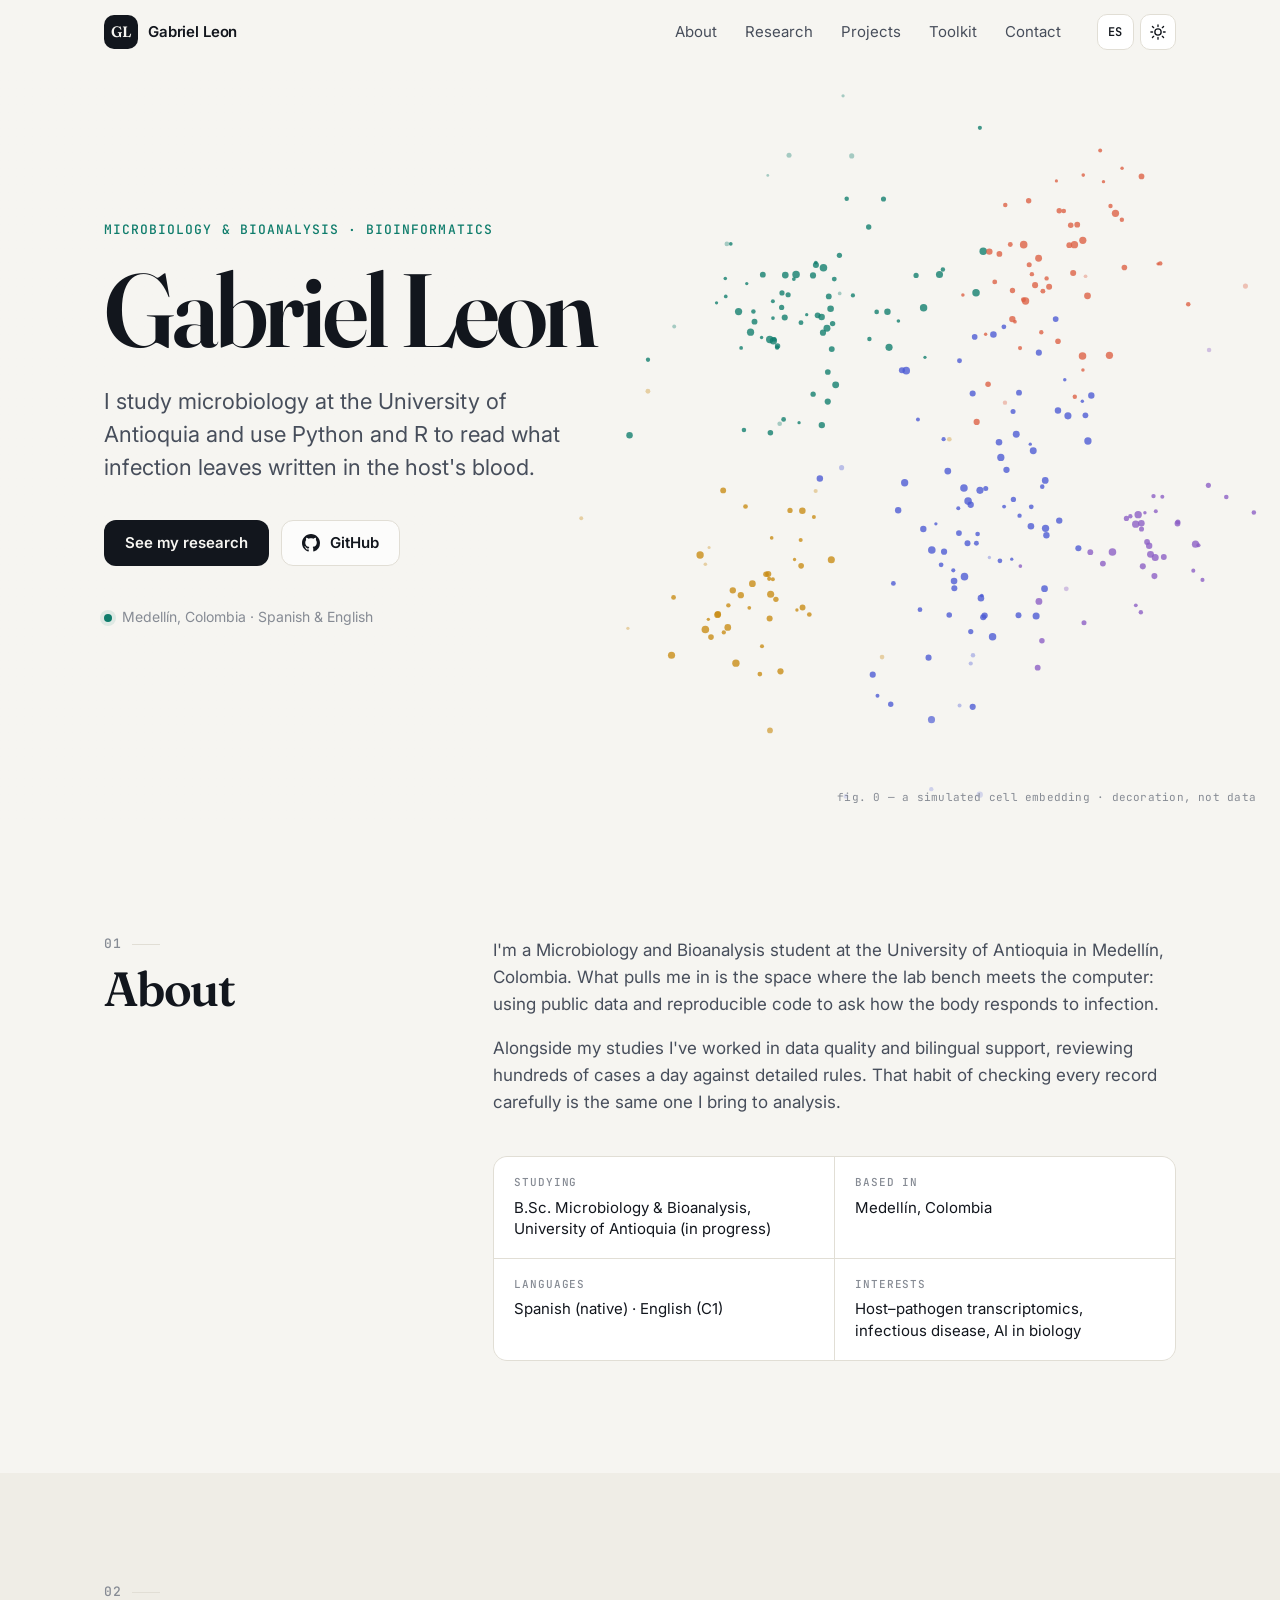
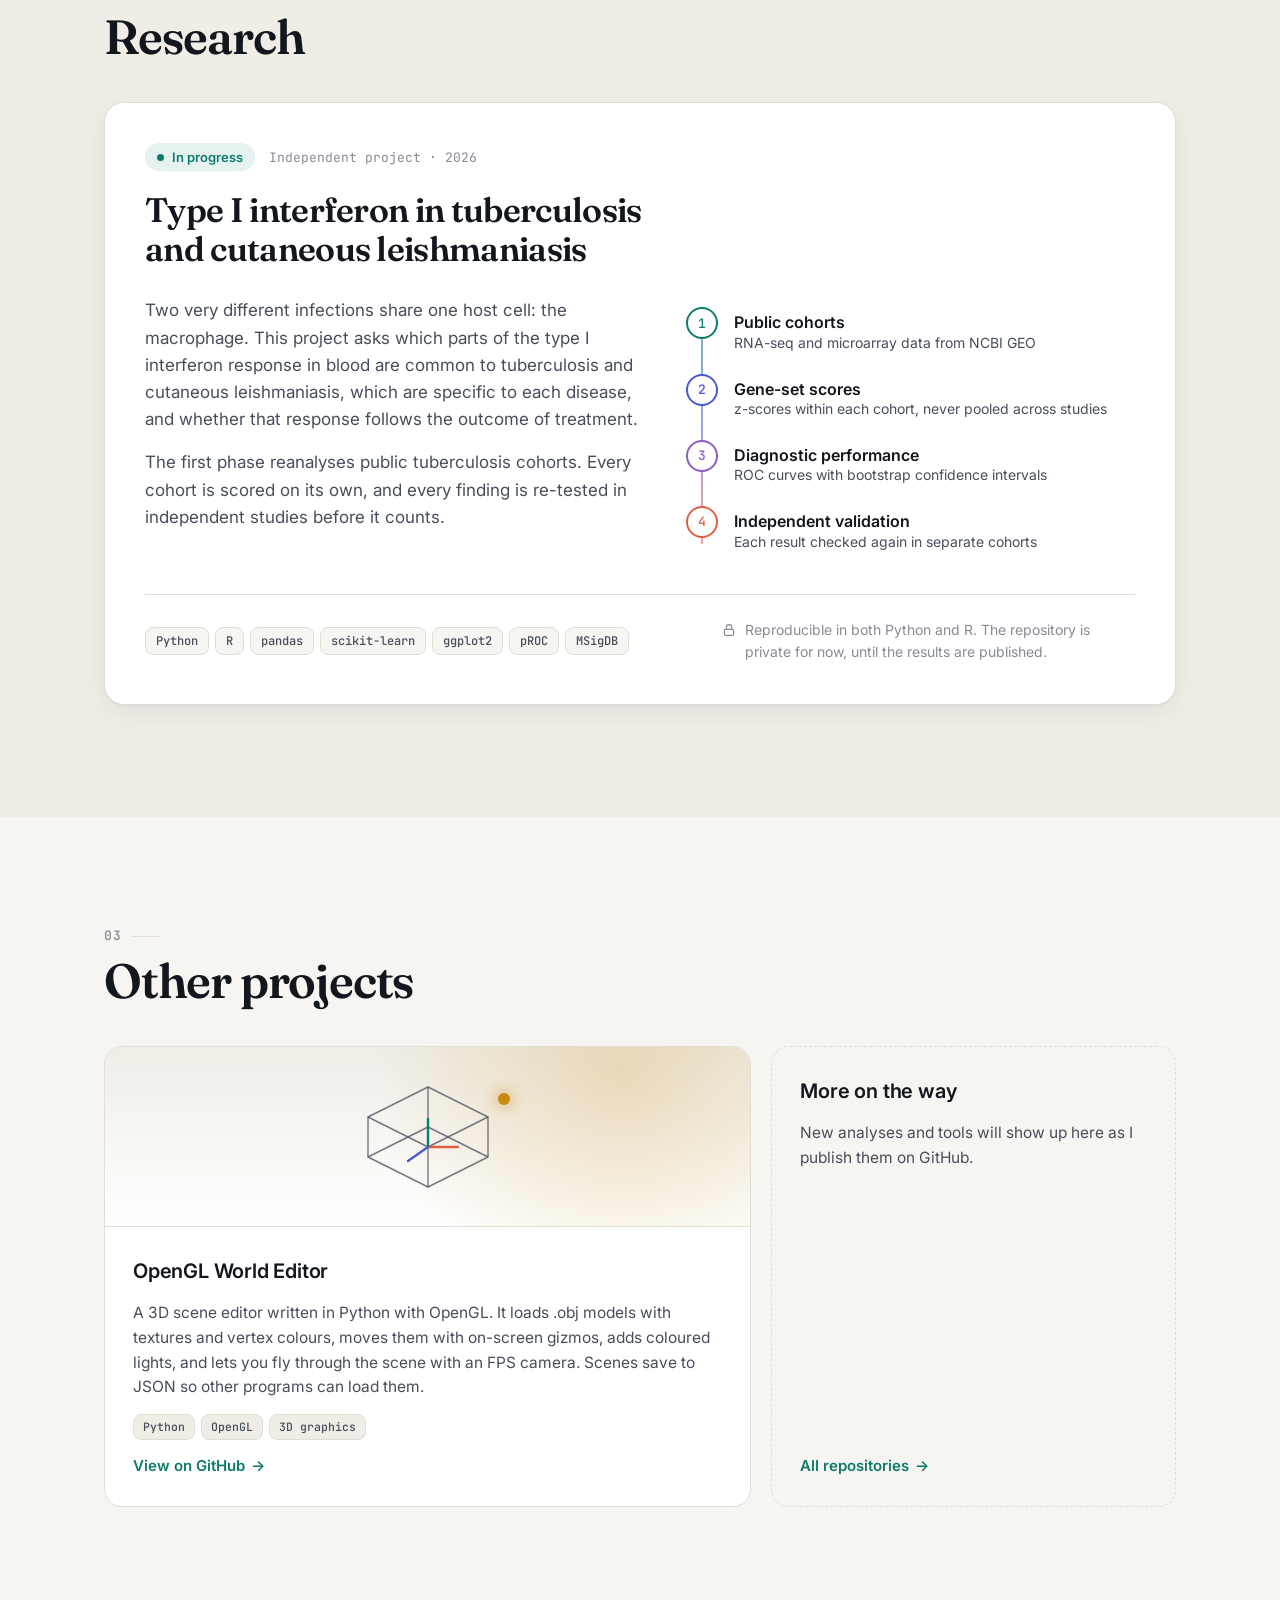
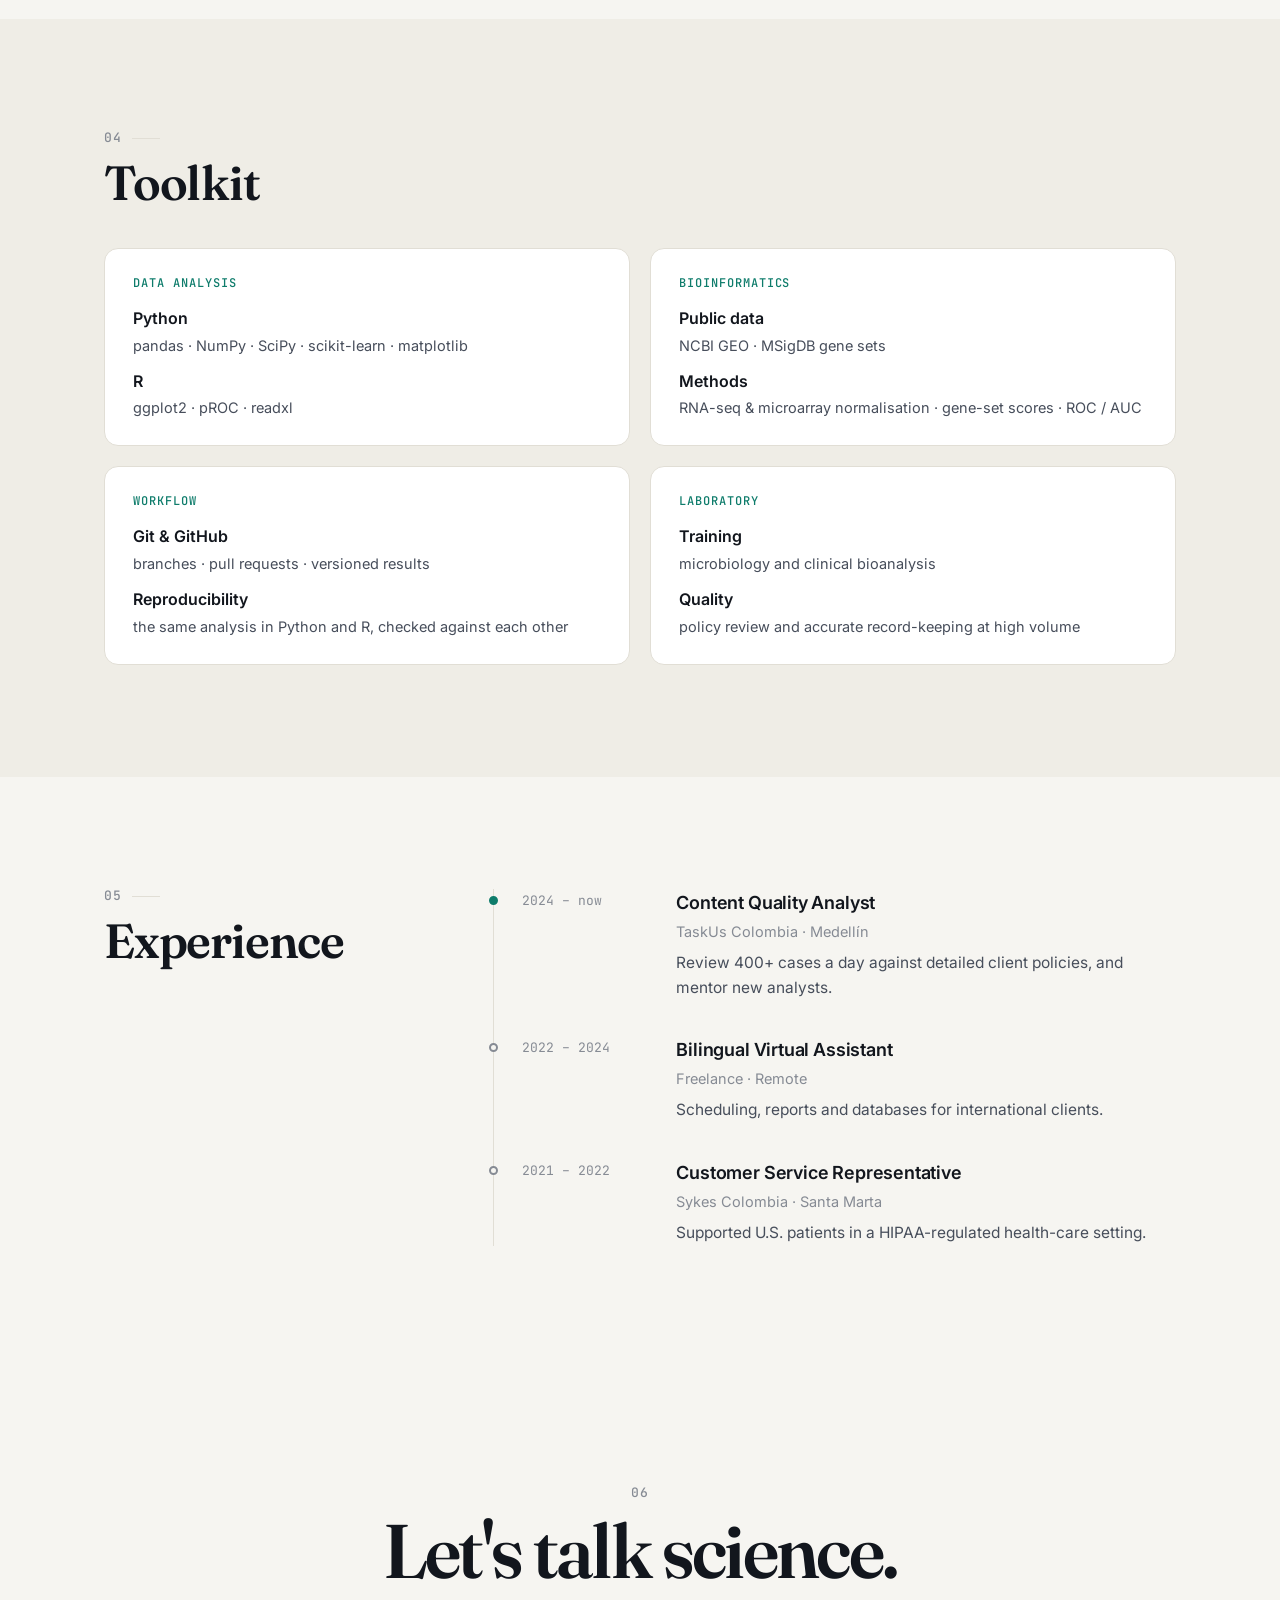
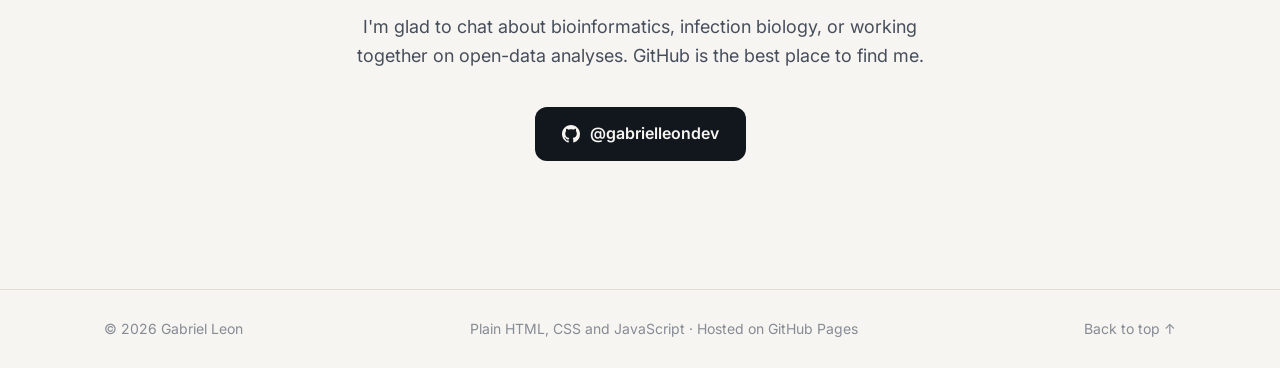
==== index.html @ 41e2181a "Personal site: bilingual portfolio with research, projects and toolkit Co-Authored-By: Claude Opus 5" ====
<!doctype html>
<html lang="en">
<head>
  <meta charset="utf-8">
  <meta name="viewport" content="width=device-width, initial-scale=1">
  <title>Gabriel Leon · Microbiology & Bioinformatics</title>
  <meta name="description" content="Gabriel Leon — Microbiology and Bioanalysis student at the University of Antioquia (Colombia), using Python and R to study the host response to infection in public transcriptomic data.">
  <meta name="author" content="Gabriel Leon">
  <meta name="theme-color" content="#f6f5f1" media="(prefers-color-scheme: light)">
  <meta name="theme-color" content="#0d1015" media="(prefers-color-scheme: dark)">

  <meta property="og:type" content="website">
  <meta property="og:title" content="Gabriel Leon · Microbiology & Bioinformatics">
  <meta property="og:description" content="Microbiology and Bioanalysis student using Python and R to read infection in host transcriptomes.">
  <meta property="og:url" content="https://gabrielleondev.github.io/">
  <meta property="og:image" content="https://gabrielleondev.github.io/assets/og.png">
  <meta name="twitter:card" content="summary_large_image">

  <link rel="icon" href="assets/favicon.svg" type="image/svg+xml">
  <link rel="preconnect" href="https://fonts.googleapis.com">
  <link rel="preconnect" href="https://fonts.gstatic.com" crossorigin>
  <link href="https://fonts.googleapis.com/css2?family=Fraunces:opsz,wght@9..144,400;9..144,600&family=Inter:wght@400;500;600&family=JetBrains+Mono:wght@400;500&display=swap" rel="stylesheet">
  <link rel="stylesheet" href="assets/styles.css">

  <script>
    // Aplica tema e idioma antes de pintar, para evitar parpadeos
    (function () {
      var get = function (k) { try { return localStorage.getItem(k); } catch (e) { return null; } };
      var theme = get("theme");
      if (theme === "light" || theme === "dark") document.documentElement.dataset.theme = theme;
      var lang = get("lang") || ((navigator.language || "en").toLowerCase().indexOf("es") === 0 ? "es" : "en");
      document.documentElement.lang = lang;
    })();
  </script>
</head>
<body>
  <a class="skip" href="#main" data-i18n="skip">Skip to content</a>

  <header class="nav" id="top">
    <div class="nav__inner">
      <a class="brand" href="#top" aria-label="Gabriel Leon, home">
        <span class="brand__mark" aria-hidden="true">GL</span>
        <span class="brand__name">Gabriel Leon</span>
      </a>

      <nav class="nav__links" id="nav-links" aria-label="Main">
        <a href="#about" data-i18n="nav.about">About</a>
        <a href="#research" data-i18n="nav.research">Research</a>
        <a href="#projects" data-i18n="nav.projects">Projects</a>
        <a href="#toolkit" data-i18n="nav.toolkit">Toolkit</a>
        <a href="#contact" data-i18n="nav.contact">Contact</a>
      </nav>

      <div class="nav__actions">
        <button class="chip-btn" id="lang-toggle" type="button" aria-label="Cambiar a español">
          <span data-lang-label>ES</span>
        </button>
        <button class="icon-btn" id="theme-toggle" type="button" aria-label="Toggle dark mode">
          <svg class="i-sun" viewBox="0 0 24 24" aria-hidden="true"><circle cx="12" cy="12" r="4.2"/><path d="M12 2.5v2.2M12 19.3v2.2M4.6 4.6l1.6 1.6M17.8 17.8l1.6 1.6M2.5 12h2.2M19.3 12h2.2M4.6 19.4l1.6-1.6M17.8 6.2l1.6-1.6"/></svg>
          <svg class="i-moon" viewBox="0 0 24 24" aria-hidden="true"><path d="M20 14.5A8 8 0 1 1 9.5 4a6.5 6.5 0 0 0 10.5 10.5z"/></svg>
        </button>
        <button class="icon-btn nav__menu" id="menu-toggle" type="button" aria-expanded="false" aria-controls="nav-links" aria-label="Open menu">
          <svg viewBox="0 0 24 24" aria-hidden="true"><path d="M4 7h16M4 12h16M4 17h16"/></svg>
        </button>
      </div>
    </div>
  </header>

  <main id="main">
    <!-- HERO -->
    <section class="hero" aria-labelledby="hero-title">
      <canvas class="hero__canvas" id="embedding" aria-hidden="true"></canvas>
      <div class="hero__inner wrap">
        <p class="eyebrow" data-i18n="hero.eyebrow">Microbiology &amp; Bioanalysis · Bioinformatics</p>
        <h1 class="hero__title" id="hero-title">Gabriel Leon</h1>
        <p class="hero__lead" data-i18n="hero.lead">I study microbiology at the University of Antioquia and use Python and R to read what infection leaves written in the host's blood.</p>
        <div class="hero__cta">
          <a class="btn btn--primary" href="#research" data-i18n="hero.cta">See my research</a>
          <a class="btn btn--ghost" href="https://github.com/gabrielleondev" rel="me">
            <svg class="gh" viewBox="0 0 16 16" aria-hidden="true"><path d="M8 0C3.58 0 0 3.58 0 8c0 3.54 2.29 6.53 5.47 7.59.4.07.55-.17.55-.38 0-.19-.01-.82-.01-1.49-2.01.37-2.53-.49-2.69-.94-.09-.23-.48-.94-.82-1.13-.28-.15-.68-.52-.01-.53.63-.01 1.08.58 1.23.82.72 1.21 1.87.87 2.33.66.07-.52.28-.87.51-1.07-1.78-.2-3.64-.89-3.64-3.95 0-.87.31-1.59.82-2.15-.08-.2-.36-1.02.08-2.12 0 0 .67-.21 2.2.82.64-.18 1.32-.27 2-.27.68 0 1.36.09 2 .27 1.53-1.04 2.2-.82 2.2-.82.44 1.1.16 1.92.08 2.12.51.56.82 1.27.82 2.15 0 3.07-1.87 3.75-3.65 3.95.29.25.54.73.54 1.48 0 1.07-.01 1.93-.01 2.2 0 .21.15.46.55.38A8.013 8.013 0 0 0 16 8c0-4.42-3.58-8-8-8z"/></svg>
            GitHub
          </a>
        </div>
        <p class="hero__meta">
          <span class="dot" aria-hidden="true"></span>
          <span data-i18n="hero.meta">Medellín, Colombia · Spanish &amp; English</span>
        </p>
      </div>
      <p class="hero__caption" aria-hidden="true" data-i18n="hero.caption">fig. 0 — a simulated cell embedding · decoration, not data</p>
    </section>

    <!-- ABOUT -->
    <section class="section" id="about" aria-labelledby="about-title">
      <div class="wrap grid-2">
        <div>
          <p class="kicker">01</p>
          <h2 class="section__title" id="about-title" data-i18n="about.title">About</h2>
        </div>
        <div class="reveal">
          <p class="prose" data-i18n="about.p1">I'm a Microbiology and Bioanalysis student at the University of Antioquia in Medellín, Colombia. What pulls me in is the space where the lab bench meets the computer: using public data and reproducible code to ask how the body responds to infection.</p>
          <p class="prose" data-i18n="about.p2">Alongside my studies I've worked in data quality and bilingual support, reviewing hundreds of cases a day against detailed rules. That habit of checking every record carefully is the same one I bring to analysis.</p>

          <dl class="facts">
            <div><dt data-i18n="about.f1k">Studying</dt><dd data-i18n="about.f1v">B.Sc. Microbiology &amp; Bioanalysis, University of Antioquia (in progress)</dd></div>
            <div><dt data-i18n="about.f2k">Based in</dt><dd>Medellín, Colombia</dd></div>
            <div><dt data-i18n="about.f3k">Languages</dt><dd data-i18n="about.f3v">Spanish (native) · English (C1)</dd></div>
            <div><dt data-i18n="about.f4k">Interests</dt><dd data-i18n="about.f4v">Host–pathogen transcriptomics, infectious disease, AI in biology</dd></div>
          </dl>
        </div>
      </div>
    </section>

    <!-- RESEARCH -->
    <section class="section section--tint" id="research" aria-labelledby="research-title">
      <div class="wrap">
        <p class="kicker">02</p>
        <h2 class="section__title" id="research-title" data-i18n="research.title">Research</h2>

        <article class="feature reveal">
          <div class="feature__head">
            <span class="pill pill--live"><span class="pulse" aria-hidden="true"></span><span data-i18n="research.status">In progress</span></span>
            <span class="feature__where" data-i18n="research.where">Independent project · 2026</span>
          </div>

          <h3 class="feature__title" data-i18n="research.ptitle">Type I interferon in tuberculosis and cutaneous leishmaniasis</h3>

          <div class="feature__body">
            <div class="feature__text">
              <p class="prose" data-i18n="research.p1">Two very different infections share one host cell: the macrophage. This project asks which parts of the type I interferon response in blood are common to tuberculosis and cutaneous leishmaniasis, which are specific to each disease, and whether that response follows the outcome of treatment.</p>
              <p class="prose" data-i18n="research.p2">The first phase reanalyses public tuberculosis cohorts. Every cohort is scored on its own, and every finding is re-tested in independent studies before it counts.</p>
            </div>

            <ol class="pipeline" aria-label="Analysis pipeline">
              <li>
                <span class="pipeline__n">1</span>
                <span class="pipeline__t" data-i18n="research.s1t">Public cohorts</span>
                <span class="pipeline__d" data-i18n="research.s1d">RNA-seq and microarray data from NCBI GEO</span>
              </li>
              <li>
                <span class="pipeline__n">2</span>
                <span class="pipeline__t" data-i18n="research.s2t">Gene-set scores</span>
                <span class="pipeline__d" data-i18n="research.s2d">z-scores within each cohort, never pooled across studies</span>
              </li>
              <li>
                <span class="pipeline__n">3</span>
                <span class="pipeline__t" data-i18n="research.s3t">Diagnostic performance</span>
                <span class="pipeline__d" data-i18n="research.s3d">ROC curves with bootstrap confidence intervals</span>
              </li>
              <li>
                <span class="pipeline__n">4</span>
                <span class="pipeline__t" data-i18n="research.s4t">Independent validation</span>
                <span class="pipeline__d" data-i18n="research.s4d">Each result checked again in separate cohorts</span>
              </li>
            </ol>
          </div>

          <div class="feature__foot">
            <ul class="tags" aria-label="Tools">
              <li>Python</li><li>R</li><li>pandas</li><li>scikit-learn</li><li>ggplot2</li><li>pROC</li><li>MSigDB</li>
            </ul>
            <p class="feature__note">
              <svg viewBox="0 0 24 24" aria-hidden="true"><rect x="5" y="11" width="14" height="9" rx="2"/><path d="M8 11V8a4 4 0 0 1 8 0v3"/></svg>
              <span data-i18n="research.note">Reproducible in both Python and R. The repository is private for now, until the results are published.</span>
            </p>
          </div>
        </article>
      </div>
    </section>

    <!-- PROJECTS -->
    <section class="section" id="projects" aria-labelledby="projects-title">
      <div class="wrap">
        <p class="kicker">03</p>
        <h2 class="section__title" id="projects-title" data-i18n="projects.title">Other projects</h2>

        <div class="cards">
          <article class="card reveal">
            <div class="card__art" aria-hidden="true">
              <svg viewBox="0 0 240 120">
                <g class="wire">
                  <path d="M60 80 L120 50 L180 80 L120 110 Z"/>
                  <path d="M60 80 L60 40 L120 10 L180 40 L180 80"/>
                  <path d="M120 50 L120 10"/>
                  <path d="M60 40 L120 70 L180 40"/>
                  <path d="M120 70 L120 110"/>
                </g>
                <circle class="light" cx="196" cy="22" r="6"/>
                <g class="gizmo">
                  <path class="gx" d="M120 70 L150 70"/>
                  <path class="gy" d="M120 70 L120 42"/>
                  <path class="gz" d="M120 70 L100 84"/>
                </g>
              </svg>
            </div>
            <div class="card__body">
              <h3 class="card__title">OpenGL World Editor</h3>
              <p class="card__text" data-i18n="projects.ogl">A 3D scene editor written in Python with OpenGL. It loads .obj models with textures and vertex colours, moves them with on-screen gizmos, adds coloured lights, and lets you fly through the scene with an FPS camera. Scenes save to JSON so other programs can load them.</p>
              <ul class="tags tags--sm"><li>Python</li><li>OpenGL</li><li data-i18n="projects.tag3d">3D graphics</li></ul>
              <a class="link-arrow" href="https://github.com/gabrielleondev/OpenGL-WIII-Editor"><span data-i18n="projects.view">View on GitHub</span> <span aria-hidden="true">→</span></a>
            </div>
          </article>

          <article class="card card--soon reveal">
            <div class="card__body">
              <h3 class="card__title" data-i18n="projects.soonTitle">More on the way</h3>
              <p class="card__text" data-i18n="projects.soon">New analyses and tools will show up here as I publish them on GitHub.</p>
              <a class="link-arrow" href="https://github.com/gabrielleondev?tab=repositories"><span data-i18n="projects.all">All repositories</span> <span aria-hidden="true">→</span></a>
            </div>
          </article>
        </div>
      </div>
    </section>

    <!-- TOOLKIT -->
    <section class="section section--tint" id="toolkit" aria-labelledby="toolkit-title">
      <div class="wrap">
        <p class="kicker">04</p>
        <h2 class="section__title" id="toolkit-title" data-i18n="toolkit.title">Toolkit</h2>

        <div class="toolkit">
          <div class="tool reveal">
            <h3 data-i18n="toolkit.g1">Data analysis</h3>
            <ul>
              <li><strong>Python</strong> <span>pandas · NumPy · SciPy · scikit-learn · matplotlib</span></li>
              <li><strong>R</strong> <span>ggplot2 · pROC · readxl</span></li>
            </ul>
          </div>
          <div class="tool reveal">
            <h3 data-i18n="toolkit.g2">Bioinformatics</h3>
            <ul>
              <li><strong data-i18n="toolkit.b1">Public data</strong> <span data-i18n="toolkit.b1v">NCBI GEO · MSigDB gene sets</span></li>
              <li><strong data-i18n="toolkit.b2">Methods</strong> <span data-i18n="toolkit.b2v">RNA-seq &amp; microarray normalisation · gene-set scores · ROC / AUC</span></li>
            </ul>
          </div>
          <div class="tool reveal">
            <h3 data-i18n="toolkit.g3">Workflow</h3>
            <ul>
              <li><strong>Git &amp; GitHub</strong> <span data-i18n="toolkit.w1v">branches · pull requests · versioned results</span></li>
              <li><strong data-i18n="toolkit.w2">Reproducibility</strong> <span data-i18n="toolkit.w2v">the same analysis in Python and R, checked against each other</span></li>
            </ul>
          </div>
          <div class="tool reveal">
            <h3 data-i18n="toolkit.g4">Laboratory</h3>
            <ul>
              <li><strong data-i18n="toolkit.l1">Training</strong> <span data-i18n="toolkit.l1v">microbiology and clinical bioanalysis</span></li>
              <li><strong data-i18n="toolkit.l2">Quality</strong> <span data-i18n="toolkit.l2v">policy review and accurate record-keeping at high volume</span></li>
            </ul>
          </div>
        </div>
      </div>
    </section>

    <!-- EXPERIENCE -->
    <section class="section" id="experience" aria-labelledby="experience-title">
      <div class="wrap grid-2">
        <div>
          <p class="kicker">05</p>
          <h2 class="section__title" id="experience-title" data-i18n="exp.title">Experience</h2>
        </div>
        <ol class="timeline">
          <li class="reveal">
            <span class="timeline__when" data-i18n="exp.w1">2024 – now</span>
            <div>
              <h3 class="timeline__role" data-i18n="exp.r1">Content Quality Analyst</h3>
              <p class="timeline__org">TaskUs Colombia · Medellín</p>
              <p class="timeline__text" data-i18n="exp.t1">Review 400+ cases a day against detailed client policies, and mentor new analysts.</p>
            </div>
          </li>
          <li class="reveal">
            <span class="timeline__when">2022 – 2024</span>
            <div>
              <h3 class="timeline__role" data-i18n="exp.r2">Bilingual Virtual Assistant</h3>
              <p class="timeline__org" data-i18n="exp.o2">Freelance · Remote</p>
              <p class="timeline__text" data-i18n="exp.t2">Scheduling, reports and databases for international clients.</p>
            </div>
          </li>
          <li class="reveal">
            <span class="timeline__when">2021 – 2022</span>
            <div>
              <h3 class="timeline__role" data-i18n="exp.r3">Customer Service Representative</h3>
              <p class="timeline__org">Sykes Colombia · Santa Marta</p>
              <p class="timeline__text" data-i18n="exp.t3">Supported U.S. patients in a HIPAA-regulated health-care setting.</p>
            </div>
          </li>
        </ol>
      </div>
    </section>

    <!-- CONTACT -->
    <section class="section contact" id="contact" aria-labelledby="contact-title">
      <div class="wrap contact__inner reveal">
        <p class="kicker">06</p>
        <h2 class="contact__title" id="contact-title" data-i18n="contact.title">Let's talk science.</h2>
        <p class="contact__text" data-i18n="contact.text">I'm glad to chat about bioinformatics, infection biology, or working together on open-data analyses. GitHub is the best place to find me.</p>
        <a class="btn btn--primary btn--lg" href="https://github.com/gabrielleondev" rel="me">
          <svg class="gh" viewBox="0 0 16 16" aria-hidden="true"><path d="M8 0C3.58 0 0 3.58 0 8c0 3.54 2.29 6.53 5.47 7.59.4.07.55-.17.55-.38 0-.19-.01-.82-.01-1.49-2.01.37-2.53-.49-2.69-.94-.09-.23-.48-.94-.82-1.13-.28-.15-.68-.52-.01-.53.63-.01 1.08.58 1.23.82.72 1.21 1.87.87 2.33.66.07-.52.28-.87.51-1.07-1.78-.2-3.64-.89-3.64-3.95 0-.87.31-1.59.82-2.15-.08-.2-.36-1.02.08-2.12 0 0 .67-.21 2.2.82.64-.18 1.32-.27 2-.27.68 0 1.36.09 2 .27 1.53-1.04 2.2-.82 2.2-.82.44 1.1.16 1.92.08 2.12.51.56.82 1.27.82 2.15 0 3.07-1.87 3.75-3.65 3.95.29.25.54.73.54 1.48 0 1.07-.01 1.93-.01 2.2 0 .21.15.46.55.38A8.013 8.013 0 0 0 16 8c0-4.42-3.58-8-8-8z"/></svg>
          @gabrielleondev
        </a>
      </div>
    </section>
  </main>

  <footer class="footer">
    <div class="wrap footer__inner">
      <p>© <span id="year">2026</span> Gabriel Leon</p>
      <p data-i18n="footer.built">Plain HTML, CSS and JavaScript · Hosted on GitHub Pages</p>
      <a href="#top" class="footer__top" data-i18n="footer.top">Back to top ↑</a>
    </div>
  </footer>

  <script src="assets/main.js" defer></script>
</body>
</html>
---- assets/styles.css ----
/* ==========================================================================
   Gabriel Leon — personal site
   ========================================================================== */

:root {
  --bg: #f6f5f1;
  --bg-tint: #efede6;
  --surface: #ffffff;
  --ink: #12161d;
  --ink-2: #474e5b;
  --muted: #868b94;
  --line: #e1ded5;
  --accent: #0e7c6b;
  --accent-ink: #ffffff;
  --accent-soft: rgba(14, 124, 107, 0.1);
  --coral: #dd5f43;
  --indigo: #4a58d4;
  --amber: #c88a12;
  --shadow: 0 1px 2px rgba(18, 22, 29, 0.04), 0 8px 24px rgba(18, 22, 29, 0.06);
  --radius: 14px;

  /* colores de los grupos del gráfico de fondo */
  --c1: #0e7c6b;
  --c2: #dd5f43;
  --c3: #4a58d4;
  --c4: #c88a12;
  --c5: #8a5cc4;

  --font-display: "Fraunces", Georgia, "Times New Roman", serif;
  --font-body: "Inter", system-ui, -apple-system, "Segoe UI", Roboto, sans-serif;
  --font-mono: "JetBrains Mono", ui-monospace, "Cascadia Code", Consolas, monospace;

  color-scheme: light;
}

@media (prefers-color-scheme: dark) {
  :root:not([data-theme="light"]) {
    --bg: #0d1015;
    --bg-tint: #12161d;
    --surface: #161b23;
    --ink: #e9ebee;
    --ink-2: #aab1bc;
    --muted: #707784;
    --line: #262d38;
    --accent: #3fc8aa;
    --accent-ink: #062520;
    --accent-soft: rgba(63, 200, 170, 0.12);
    --coral: #ff8b6e;
    --indigo: #8e9bff;
    --amber: #f0b43c;
    --shadow: 0 1px 2px rgba(0, 0, 0, 0.3), 0 10px 30px rgba(0, 0, 0, 0.35);
    --c1: #3fc8aa;
    --c2: #ff8b6e;
    --c3: #8e9bff;
    --c4: #f0b43c;
    --c5: #c39bff;
    color-scheme: dark;
  }
}

:root[data-theme="dark"] {
  --bg: #0d1015;
  --bg-tint: #12161d;
  --surface: #161b23;
  --ink: #e9ebee;
  --ink-2: #aab1bc;
  --muted: #707784;
  --line: #262d38;
  --accent: #3fc8aa;
  --accent-ink: #062520;
  --accent-soft: rgba(63, 200, 170, 0.12);
  --coral: #ff8b6e;
  --indigo: #8e9bff;
  --amber: #f0b43c;
  --shadow: 0 1px 2px rgba(0, 0, 0, 0.3), 0 10px 30px rgba(0, 0, 0, 0.35);
  --c1: #3fc8aa;
  --c2: #ff8b6e;
  --c3: #8e9bff;
  --c4: #f0b43c;
  --c5: #c39bff;
  color-scheme: dark;
}

/* ---------- base ---------- */

*,
*::before,
*::after { box-sizing: border-box; }

html { scroll-behavior: smooth; scroll-padding-top: 76px; -webkit-text-size-adjust: 100%; }

body {
  margin: 0;
  background: var(--bg);
  color: var(--ink);
  font-family: var(--font-body);
  font-size: 17px;
  line-height: 1.6;
  -webkit-font-smoothing: antialiased;
  text-rendering: optimizeLegibility;
  overflow-x: hidden;
  transition: background-color 0.3s ease, color 0.3s ease;
}

img, svg { display: block; max-width: 100%; }
a { color: inherit; }
h1, h2, h3 { margin: 0; font-weight: 600; }
p { margin: 0; }

::selection { background: var(--accent); color: var(--accent-ink); }

:focus-visible { outline: 2px solid var(--accent); outline-offset: 3px; border-radius: 6px; }

.wrap { width: 100%; max-width: 1120px; margin: 0 auto; padding: 0 24px; }

.skip {
  position: absolute; left: 16px; top: -48px; z-index: 100;
  background: var(--accent); color: var(--accent-ink);
  padding: 8px 14px; border-radius: 8px; text-decoration: none; font-weight: 600;
  transition: top 0.2s ease;
}
.skip:focus { top: 12px; }

/* ---------- navigation ---------- */

.nav {
  position: sticky; top: 0; z-index: 50;
  background: color-mix(in srgb, var(--bg) 78%, transparent);
  backdrop-filter: saturate(1.4) blur(14px);
  -webkit-backdrop-filter: saturate(1.4) blur(14px);
  border-bottom: 1px solid transparent;
  transition: border-color 0.3s ease, background-color 0.3s ease;
}
.nav.is-scrolled { border-bottom-color: var(--line); }

.nav__inner {
  max-width: 1120px; margin: 0 auto; padding: 0 24px;
  height: 64px; display: flex; align-items: center; gap: 24px;
}

.brand { display: flex; align-items: center; gap: 10px; text-decoration: none; font-weight: 600; }
.brand__mark {
  width: 34px; height: 34px; border-radius: 10px;
  display: grid; place-items: center;
  font-family: var(--font-display); font-size: 15px; letter-spacing: 0.02em;
  background: var(--ink); color: var(--bg);
}
.brand__name { font-size: 15px; letter-spacing: -0.01em; }

.nav__links { display: flex; gap: 4px; margin-left: auto; }
.nav__links a {
  text-decoration: none; color: var(--ink-2);
  font-size: 15px; padding: 8px 12px; border-radius: 8px;
  transition: color 0.2s ease, background-color 0.2s ease;
}
.nav__links a:hover { color: var(--ink); background: var(--bg-tint); }
.nav__links a.is-active { color: var(--ink); }

.nav__actions { display: flex; align-items: center; gap: 6px; }

.icon-btn, .chip-btn {
  border: 1px solid var(--line); background: var(--surface); color: var(--ink);
  height: 36px; border-radius: 10px; cursor: pointer;
  display: inline-grid; place-items: center;
  transition: border-color 0.2s ease, background-color 0.2s ease, transform 0.15s ease;
}
.icon-btn { width: 36px; padding: 0; }
.chip-btn { padding: 0 10px; font: 600 12px/1 var(--font-mono); letter-spacing: 0.06em; }
.icon-btn:hover, .chip-btn:hover { border-color: var(--muted); }
.icon-btn:active, .chip-btn:active { transform: scale(0.95); }
.icon-btn svg { width: 18px; height: 18px; fill: none; stroke: currentColor; stroke-width: 1.8; stroke-linecap: round; stroke-linejoin: round; }

.i-moon { display: none; }
:root[data-theme="dark"] .i-sun { display: none; }
:root[data-theme="dark"] .i-moon { display: block; }
@media (prefers-color-scheme: dark) {
  :root:not([data-theme="light"]) .i-sun { display: none; }
  :root:not([data-theme="light"]) .i-moon { display: block; }
}

.nav__menu { display: none; }

/* ---------- buttons ---------- */

.btn {
  display: inline-flex; align-items: center; gap: 10px;
  height: 46px; padding: 0 20px; border-radius: 12px;
  font-weight: 600; font-size: 15px; text-decoration: none;
  border: 1px solid transparent;
  transition: transform 0.2s ease, box-shadow 0.2s ease, background-color 0.2s ease, border-color 0.2s ease;
}
.btn--primary { background: var(--ink); color: var(--bg); }
.btn--primary:hover { transform: translateY(-1px); box-shadow: var(--shadow); }
.btn--ghost { background: color-mix(in srgb, var(--surface) 70%, transparent); border-color: var(--line); color: var(--ink); }
.btn--ghost:hover { border-color: var(--muted); transform: translateY(-1px); }
.btn--lg { height: 54px; padding: 0 26px; font-size: 16px; }
.gh { width: 18px; height: 18px; fill: currentColor; }

/* ---------- hero ---------- */

.hero {
  position: relative;
  min-height: min(88vh, 760px);
  display: flex; align-items: center;
  overflow: hidden;
  isolation: isolate;
}

.hero__canvas {
  position: absolute; inset: 0; width: 100%; height: 100%;
  z-index: -1;
}

/* velo para que el texto se lea bien sobre los puntos */
.hero::before {
  content: ""; position: absolute; inset: 0; z-index: -1; pointer-events: none;
  background: linear-gradient(90deg, var(--bg) 0%, color-mix(in srgb, var(--bg) 82%, transparent) 38%, transparent 70%);
}
.hero::after {
  content: ""; position: absolute; left: 0; right: 0; bottom: 0; height: 120px; z-index: -1; pointer-events: none;
  background: linear-gradient(transparent, var(--bg));
}

.hero__inner { padding-top: 56px; padding-bottom: 96px; }

.eyebrow {
  font: 500 13px/1.4 var(--font-mono);
  letter-spacing: 0.08em; text-transform: uppercase; color: var(--accent);
  margin-bottom: 20px;
}

.hero__title {
  font-family: var(--font-display);
  font-weight: 600;
  font-size: clamp(48px, 9vw, 104px);
  line-height: 0.98;
  letter-spacing: -0.035em;
  font-variation-settings: "opsz" 144;
}

.hero__lead {
  margin-top: 24px; max-width: 34ch;
  font-size: clamp(18px, 2.2vw, 22px); line-height: 1.5; color: var(--ink-2);
}

.hero__cta { display: flex; flex-wrap: wrap; gap: 12px; margin-top: 36px; }

.hero__meta {
  display: flex; align-items: center; gap: 10px;
  margin-top: 40px; color: var(--muted); font-size: 14px;
}
.dot {
  width: 8px; height: 8px; border-radius: 50%; background: var(--accent);
  box-shadow: 0 0 0 4px var(--accent-soft);
}

.hero__caption {
  position: absolute; right: 24px; bottom: 20px;
  font: 400 11px/1.4 var(--font-mono); color: var(--muted); letter-spacing: 0.02em;
}

/* ---------- sections ---------- */

.section { padding: 112px 0; }
.section--tint { background: var(--bg-tint); }

.kicker {
  font: 500 13px/1 var(--font-mono); color: var(--muted);
  margin-bottom: 14px; letter-spacing: 0.08em;
}
.kicker::after {
  content: ""; display: inline-block; vertical-align: middle;
  width: 28px; height: 1px; margin-left: 10px; background: var(--line);
}

.section__title {
  font-family: var(--font-display);
  font-size: clamp(32px, 4.4vw, 48px);
  line-height: 1.05; letter-spacing: -0.025em;
  margin-bottom: 40px;
}

.grid-2 { display: grid; grid-template-columns: minmax(0, 1fr) minmax(0, 2fr); gap: 48px; }
.grid-2 .section__title { margin-bottom: 0; }

.prose { color: var(--ink-2); max-width: 62ch; }
.prose + .prose { margin-top: 16px; }

/* ---------- about ---------- */

.facts {
  margin: 40px 0 0; padding: 0;
  display: grid; grid-template-columns: repeat(2, minmax(0, 1fr)); gap: 1px;
  background: var(--line); border: 1px solid var(--line); border-radius: var(--radius); overflow: hidden;
}
.facts > div { background: var(--surface); padding: 18px 20px; }
.facts dt {
  font: 500 11px/1.4 var(--font-mono); letter-spacing: 0.08em; text-transform: uppercase;
  color: var(--muted); margin-bottom: 6px;
}
.facts dd { margin: 0; font-size: 15px; line-height: 1.45; }

/* ---------- research feature ---------- */

.feature {
  background: var(--surface);
  border: 1px solid var(--line);
  border-radius: 20px;
  padding: 40px;
  box-shadow: var(--shadow);
}

.feature__head { display: flex; flex-wrap: wrap; align-items: center; gap: 14px; margin-bottom: 20px; }
.feature__where { font: 400 13px/1 var(--font-mono); color: var(--muted); }

.pill {
  display: inline-flex; align-items: center; gap: 8px;
  height: 28px; padding: 0 12px; border-radius: 999px;
  font-size: 13px; font-weight: 600;
}
.pill--live { background: var(--accent-soft); color: var(--accent); }
.pulse { width: 7px; height: 7px; border-radius: 50%; background: currentColor; position: relative; }
.pulse::after {
  content: ""; position: absolute; inset: -4px; border-radius: 50%;
  border: 1.5px solid currentColor; opacity: 0;
  animation: pulse 2.2s ease-out infinite;
}
@keyframes pulse {
  0% { transform: scale(0.6); opacity: 0.8; }
  100% { transform: scale(1.8); opacity: 0; }
}

.feature__title {
  font-family: var(--font-display);
  font-size: clamp(24px, 3vw, 34px);
  line-height: 1.15; letter-spacing: -0.02em;
  max-width: 24ch;
}

.feature__body {
  display: grid; grid-template-columns: minmax(0, 1.1fr) minmax(0, 1fr);
  gap: 48px; margin-top: 28px;
}

.pipeline { list-style: none; margin: 0; padding: 0; position: relative; }
.pipeline::before {
  content: ""; position: absolute; left: 15px; top: 18px; bottom: 18px; width: 2px;
  background: linear-gradient(var(--c1), var(--c3), var(--c2));
  border-radius: 2px; opacity: 0.55;
}
.pipeline li {
  position: relative; display: grid; grid-template-columns: 32px 1fr; column-gap: 16px;
  padding: 10px 0;
}
.pipeline__n {
  grid-row: span 2;
  width: 32px; height: 32px; border-radius: 50%;
  display: grid; place-items: center;
  font: 500 13px/1 var(--font-mono);
  background: var(--surface); border: 2px solid var(--accent); color: var(--accent);
  position: relative; z-index: 1;
}
.pipeline li:nth-child(2) .pipeline__n { border-color: var(--c3); color: var(--c3); }
.pipeline li:nth-child(3) .pipeline__n { border-color: var(--c5); color: var(--c5); }
.pipeline li:nth-child(4) .pipeline__n { border-color: var(--c2); color: var(--c2); }
.pipeline__t { font-weight: 600; font-size: 16px; line-height: 1.3; padding-top: 5px; }
.pipeline__d { color: var(--ink-2); font-size: 14px; line-height: 1.45; }

.feature__foot {
  margin-top: 32px; padding-top: 24px; border-top: 1px solid var(--line);
  display: flex; flex-wrap: wrap; align-items: center; justify-content: space-between; gap: 16px 32px;
}
.feature__note { display: flex; align-items: flex-start; gap: 8px; color: var(--muted); font-size: 14px; max-width: 46ch; }
.feature__note svg { flex: none; width: 16px; height: 16px; margin-top: 3px; fill: none; stroke: currentColor; stroke-width: 1.8; }

.tags { list-style: none; margin: 0; padding: 0; display: flex; flex-wrap: wrap; gap: 6px; }
.tags li {
  font: 500 12px/1 var(--font-mono);
  padding: 7px 10px; border-radius: 8px;
  background: var(--bg-tint); color: var(--ink-2); border: 1px solid var(--line);
}
.section--tint .tags li { background: var(--bg); }
.tags--sm li { padding: 6px 9px; font-size: 11.5px; }

/* ---------- project cards ---------- */

.cards { display: grid; grid-template-columns: minmax(0, 1.6fr) minmax(0, 1fr); gap: 20px; }

.card {
  background: var(--surface); border: 1px solid var(--line); border-radius: 18px;
  overflow: hidden; display: flex; flex-direction: column;
  transition: transform 0.25s ease, box-shadow 0.25s ease, border-color 0.25s ease;
}
.card:hover { transform: translateY(-3px); box-shadow: var(--shadow); }

.card__art {
  height: 180px; display: grid; place-items: center;
  background:
    radial-gradient(circle at 80% 15%, color-mix(in srgb, var(--amber) 22%, transparent), transparent 45%),
    linear-gradient(180deg, var(--bg-tint), var(--surface));
  border-bottom: 1px solid var(--line);
}
.card__art svg { width: 240px; height: 120px; overflow: visible; }
.wire path { fill: none; stroke: var(--ink-2); stroke-width: 1.4; stroke-linejoin: round; opacity: 0.75; }
.light { fill: var(--amber); filter: drop-shadow(0 0 8px var(--amber)); }
.gizmo path { stroke-width: 2.4; stroke-linecap: round; }
.gx { stroke: var(--coral); }
.gy { stroke: var(--c1); }
.gz { stroke: var(--indigo); }
.card:hover .wire { animation: spin 6s linear infinite; transform-origin: 120px 60px; }
@keyframes spin {
  0%, 100% { transform: rotate(0deg) scale(1); }
  50% { transform: rotate(-3deg) scale(1.03); }
}

.card__body { padding: 28px; display: flex; flex-direction: column; gap: 14px; flex: 1; }
.card__title { font-size: 20px; letter-spacing: -0.01em; }
.card__text { color: var(--ink-2); font-size: 15.5px; }

.card--soon {
  background: transparent; border-style: dashed;
  justify-content: flex-end;
}
.card--soon:hover { transform: none; box-shadow: none; border-color: var(--muted); }

.link-arrow {
  margin-top: auto; align-self: flex-start;
  display: inline-flex; align-items: center; gap: 6px;
  font-weight: 600; font-size: 15px; color: var(--accent); text-decoration: none;
}
.link-arrow span[aria-hidden] { transition: transform 0.2s ease; }
.link-arrow:hover span[aria-hidden] { transform: translateX(4px); }

/* ---------- toolkit ---------- */

.toolkit { display: grid; grid-template-columns: repeat(2, minmax(0, 1fr)); gap: 20px; }
.tool {
  background: var(--surface); border: 1px solid var(--line); border-radius: var(--radius);
  padding: 26px 28px;
}
.tool h3 {
  font: 500 12px/1.4 var(--font-mono); letter-spacing: 0.08em; text-transform: uppercase;
  color: var(--accent); margin-bottom: 14px;
}
.tool ul { list-style: none; margin: 0; padding: 0; display: grid; gap: 12px; }
.tool li { display: grid; gap: 2px; }
.tool strong { font-weight: 600; font-size: 16px; }
.tool span { color: var(--ink-2); font-size: 14.5px; }

/* ---------- timeline ---------- */

.timeline { list-style: none; margin: 0; padding: 0; border-left: 1px solid var(--line); }
.timeline li {
  display: grid; grid-template-columns: 130px 1fr; gap: 24px;
  padding: 0 0 36px 28px; position: relative;
}
.timeline li:last-child { padding-bottom: 0; }
.timeline li::before {
  content: ""; position: absolute; left: -5px; top: 7px;
  width: 9px; height: 9px; border-radius: 50%;
  background: var(--bg); border: 2px solid var(--muted);
}
.timeline li:first-child::before { border-color: var(--accent); background: var(--accent); }
.timeline__when { font: 400 13px/1.9 var(--font-mono); color: var(--muted); }
.timeline__role { font-size: 18px; letter-spacing: -0.01em; }
.timeline__org { color: var(--muted); font-size: 14.5px; margin-top: 2px; }
.timeline__text { color: var(--ink-2); font-size: 15.5px; margin-top: 8px; }

/* ---------- contact ---------- */

.contact { padding: 128px 0; text-align: center; }
.contact__inner { display: flex; flex-direction: column; align-items: center; }
.contact .kicker::after { display: none; }
.contact__title {
  font-family: var(--font-display);
  font-size: clamp(40px, 7vw, 76px); line-height: 1; letter-spacing: -0.035em;
}
.contact__text { color: var(--ink-2); max-width: 52ch; margin: 24px 0 36px; font-size: 18px; }

/* ---------- footer ---------- */

.footer { border-top: 1px solid var(--line); padding: 28px 0; color: var(--muted); font-size: 14px; }
.footer__inner { display: flex; flex-wrap: wrap; align-items: center; justify-content: space-between; gap: 8px 24px; }
.footer__top { text-decoration: none; }
.footer__top:hover { color: var(--ink); }

/* ---------- reveal on scroll ---------- */

.js .reveal { opacity: 0; transform: translateY(16px); transition: opacity 0.7s ease, transform 0.7s cubic-bezier(0.2, 0.7, 0.2, 1); }
.js .reveal.is-visible { opacity: 1; transform: none; }

@media (prefers-reduced-motion: reduce) {
  html { scroll-behavior: auto; }
  .js .reveal { opacity: 1; transform: none; transition: none; }
  .pulse::after, .card:hover .wire { animation: none; }
  .btn:hover, .card:hover { transform: none; }
}

/* ---------- responsive ---------- */

@media (max-width: 920px) {
  .feature__body { grid-template-columns: 1fr; gap: 32px; }
  .cards { grid-template-columns: 1fr; }
  .grid-2 { grid-template-columns: 1fr; gap: 28px; }
  .grid-2 .section__title { margin-bottom: 0; }
}

@media (max-width: 760px) {
  body { font-size: 16px; }
  .wrap, .nav__inner { padding: 0 16px; }
  .nav__inner { gap: 12px; }
  .nav__menu { display: inline-grid; }
  .nav__links {
    position: absolute; top: 64px; left: 0; right: 0;
    flex-direction: column; gap: 0; margin: 0;
    padding: 8px 16px 16px;
    background: var(--bg); border-bottom: 1px solid var(--line);
    box-shadow: var(--shadow);
    display: none;
  }
  .nav__links.is-open { display: flex; }
  .nav__links a { padding: 12px 8px; font-size: 16px; }
  .nav__actions { margin-left: auto; }

  .hero { min-height: auto; }
  .hero__canvas { opacity: 0.38; }
  .hero::before { background: linear-gradient(180deg, color-mix(in srgb, var(--bg) 55%, transparent), color-mix(in srgb, var(--bg) 80%, transparent)); }
  .hero__inner { padding-top: 64px; padding-bottom: 88px; }
  .hero__caption { right: 16px; left: 16px; text-align: right; }

  .section { padding: 80px 0; }
  .section__title { margin-bottom: 28px; }
  .feature { padding: 24px 20px; border-radius: 16px; }
  .facts { grid-template-columns: 1fr; }
  .toolkit { grid-template-columns: 1fr; }
  .card__body { padding: 22px; }
  .timeline li { grid-template-columns: 1fr; gap: 4px; padding-left: 22px; }
  .contact { padding: 96px 0; }
  .footer__inner { flex-direction: column; align-items: flex-start; }
}

@media (max-width: 380px) {
  .brand__name { display: none; }
}
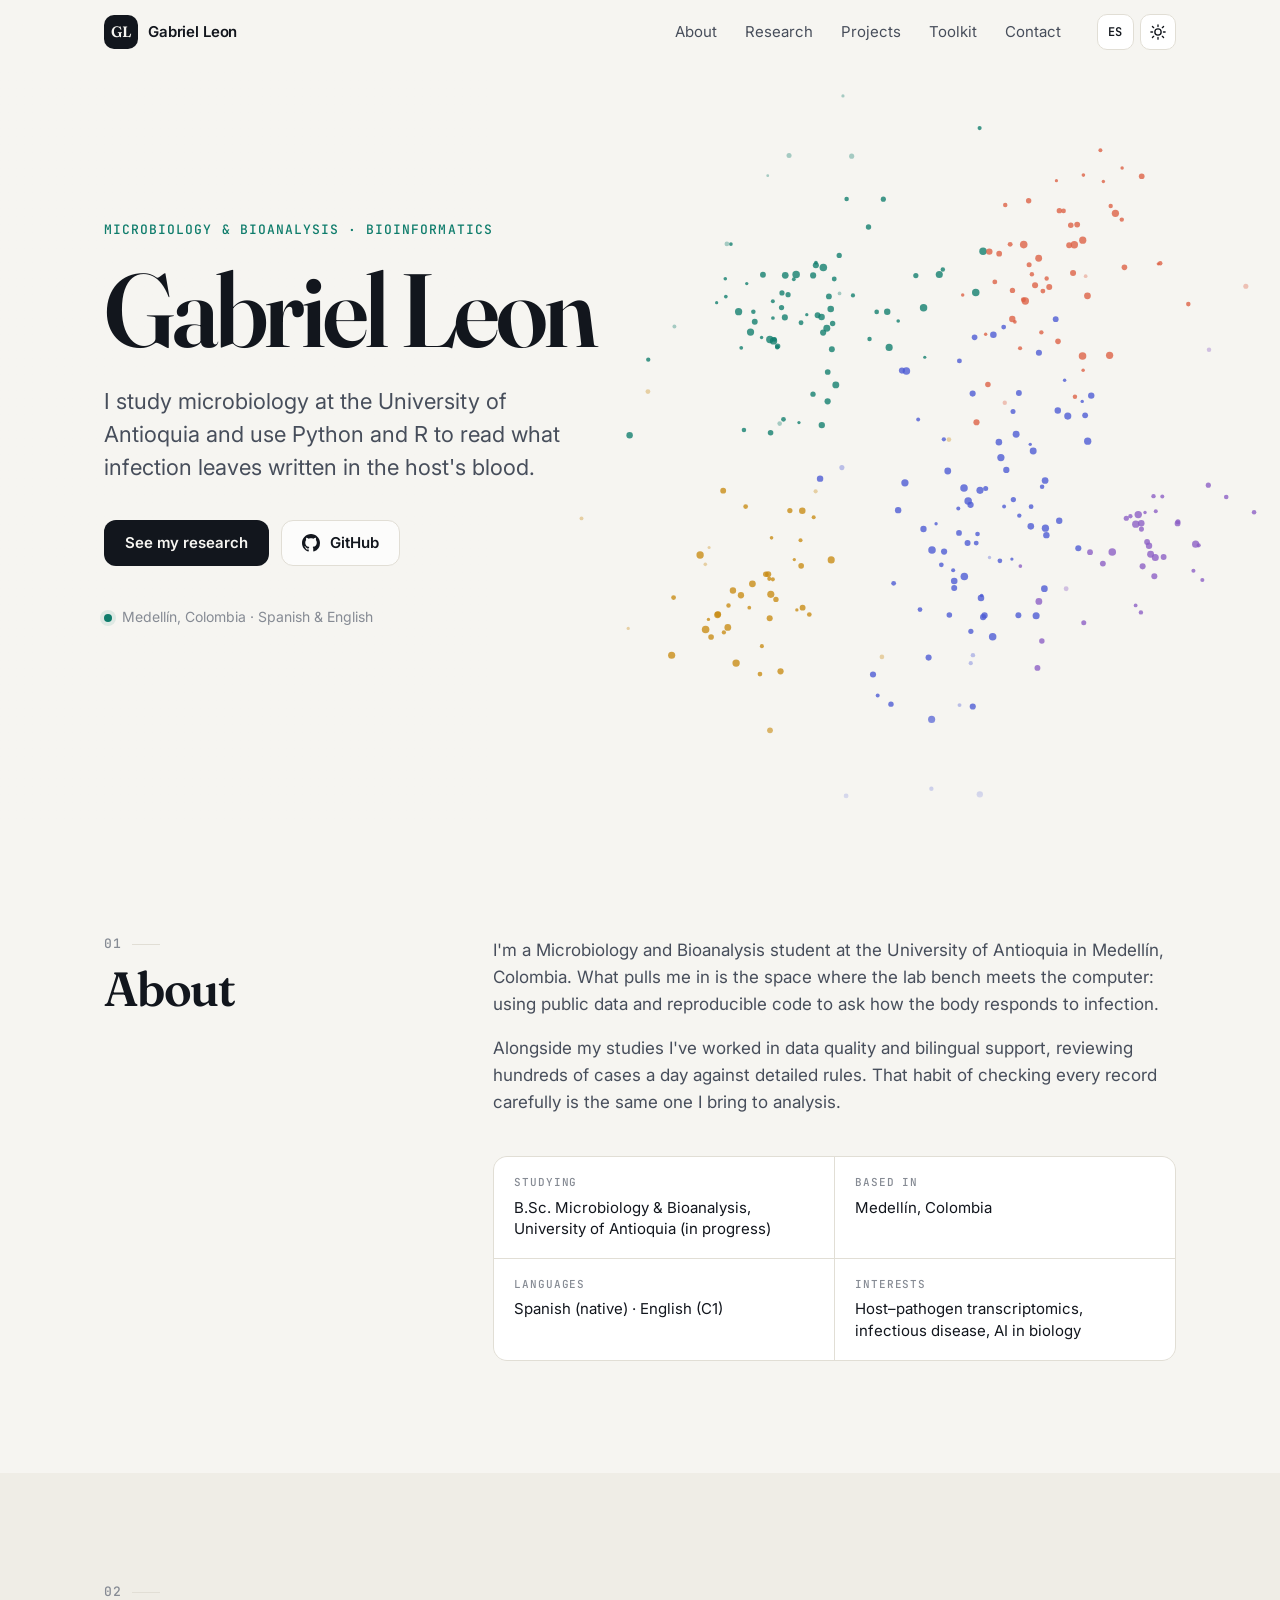
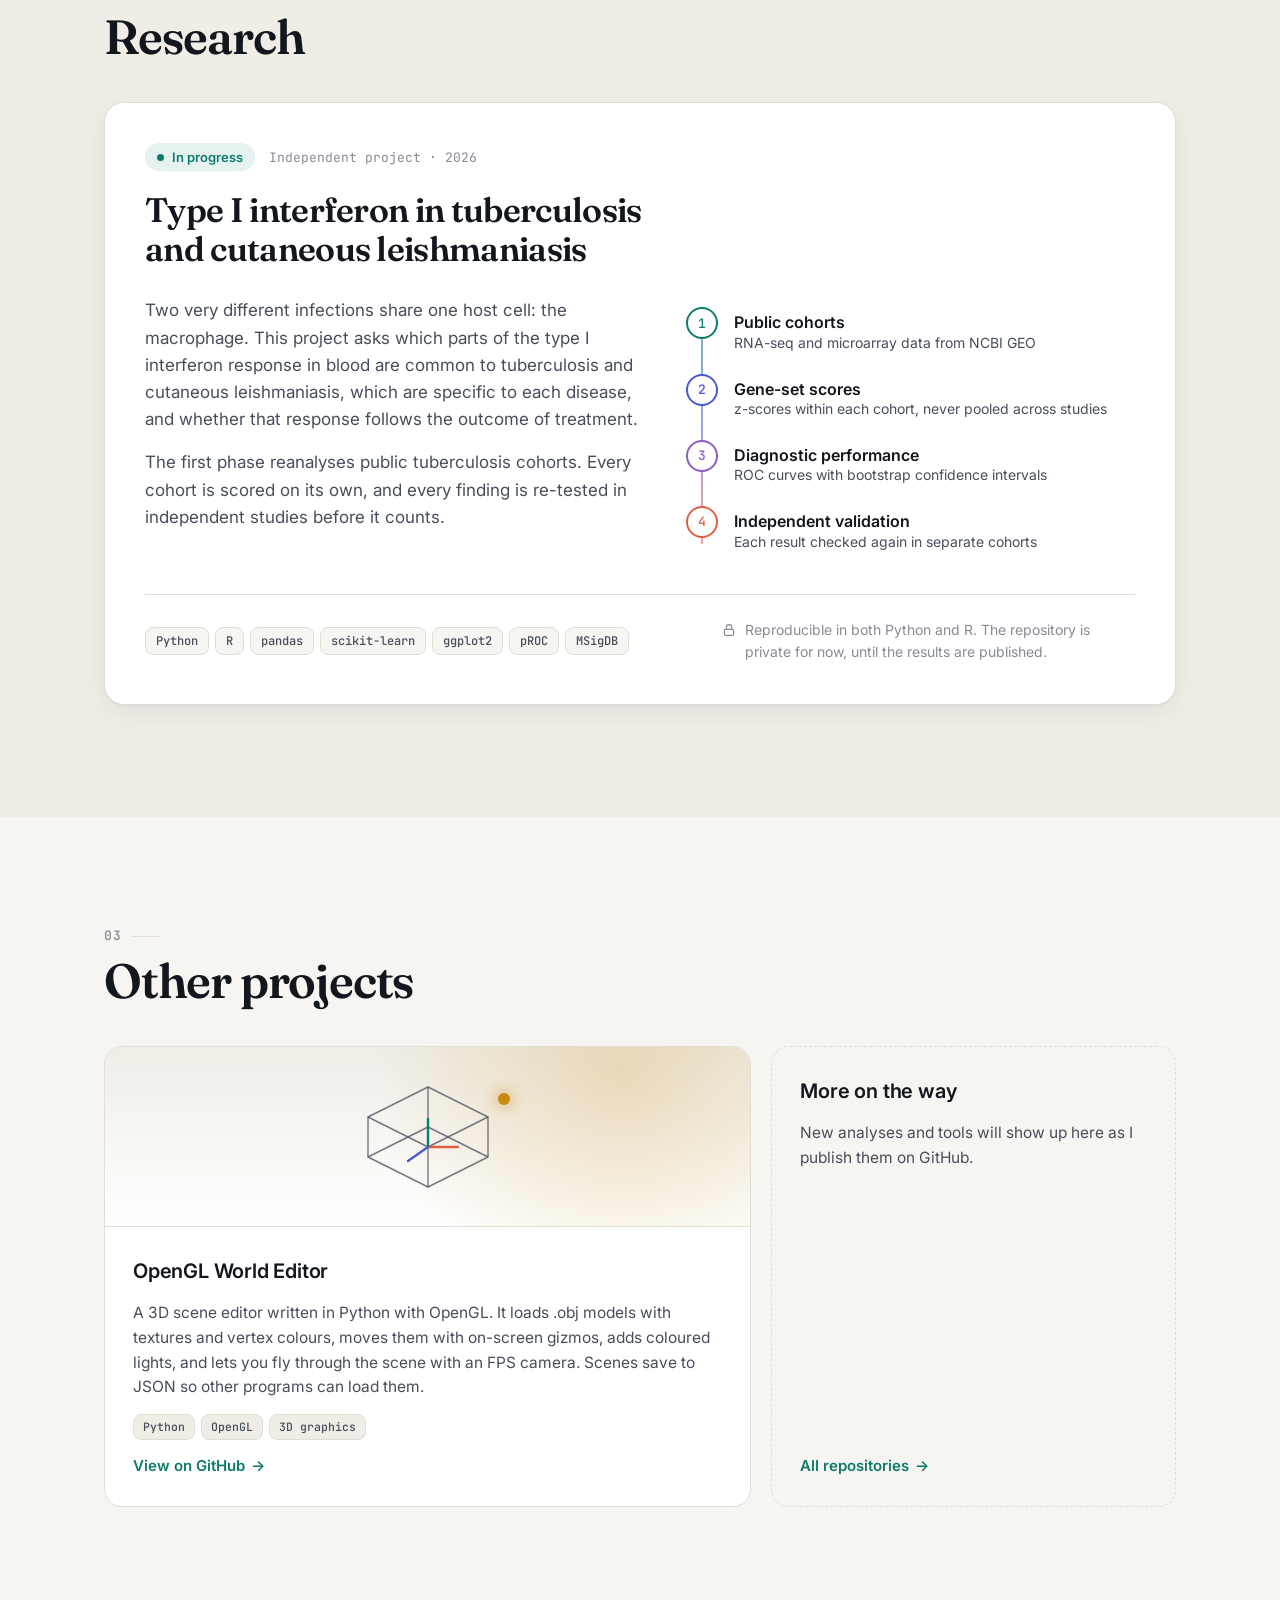
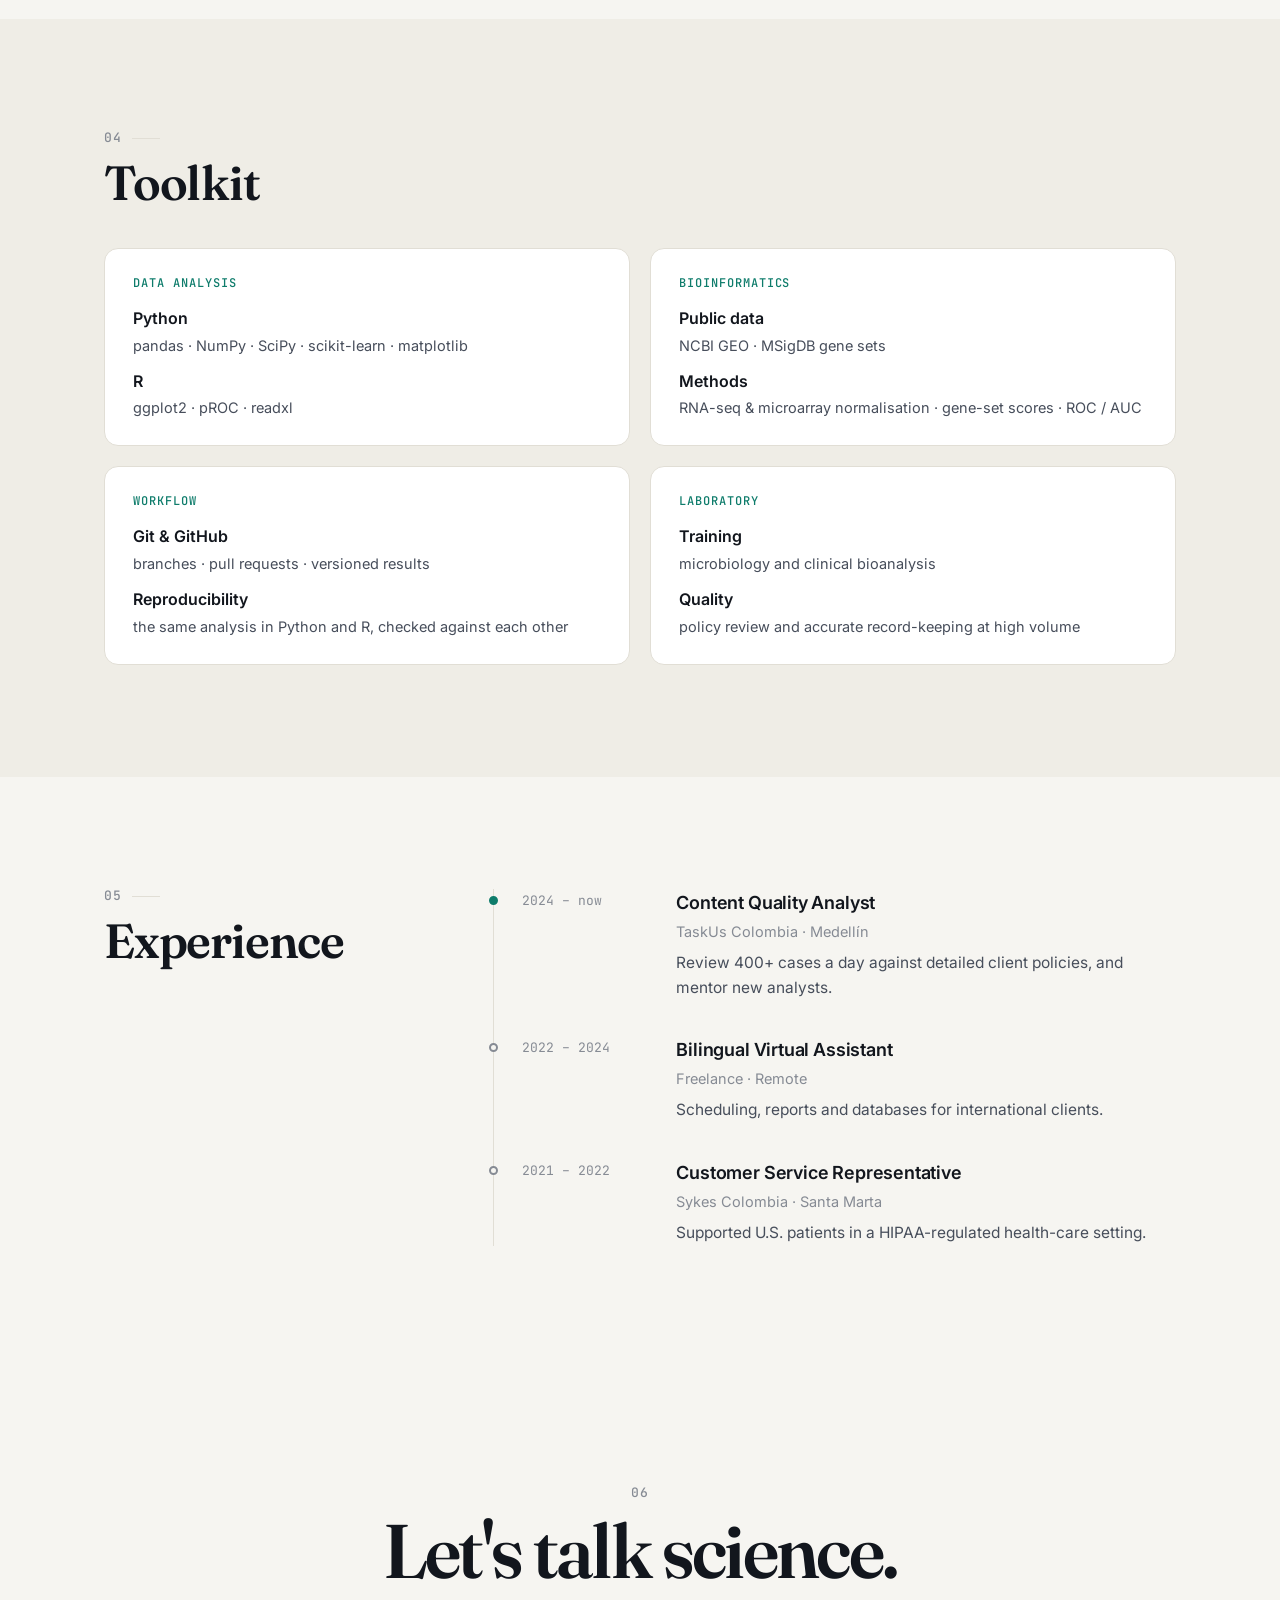
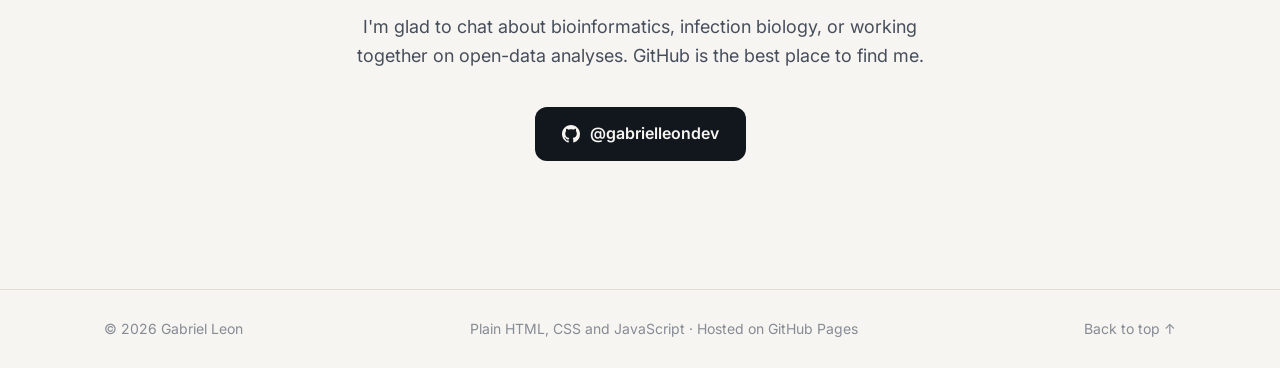
==== commit c114788a: "Remove the figure caption from the header Co-Authored-By: Claude Opus 5.5 <noreply@anthropic.com>" ====
--- a/index.html
+++ b/index.html
@@ -86,7 +86,6 @@
           <span data-i18n="hero.meta">Medellín, Colombia · Spanish &amp; English</span>
         </p>
       </div>
-      <p class="hero__caption" aria-hidden="true" data-i18n="hero.caption">fig. 0 — a simulated cell embedding · decoration, not data</p>
     </section>
 
     <!-- ABOUT -->
--- a/assets/styles.css
+++ b/assets/styles.css
@@ -254,11 +254,6 @@
   box-shadow: 0 0 0 4px var(--accent-soft);
 }
 
-.hero__caption {
-  position: absolute; right: 24px; bottom: 20px;
-  font: 400 11px/1.4 var(--font-mono); color: var(--muted); letter-spacing: 0.02em;
-}
-
 /* ---------- sections ---------- */
 
 .section { padding: 112px 0; }
@@ -526,7 +521,6 @@
   .hero__canvas { opacity: 0.38; }
   .hero::before { background: linear-gradient(180deg, color-mix(in srgb, var(--bg) 55%, transparent), color-mix(in srgb, var(--bg) 80%, transparent)); }
   .hero__inner { padding-top: 64px; padding-bottom: 88px; }
-  .hero__caption { right: 16px; left: 16px; text-align: right; }
 
   .section { padding: 80px 0; }
   .section__title { margin-bottom: 28px; }
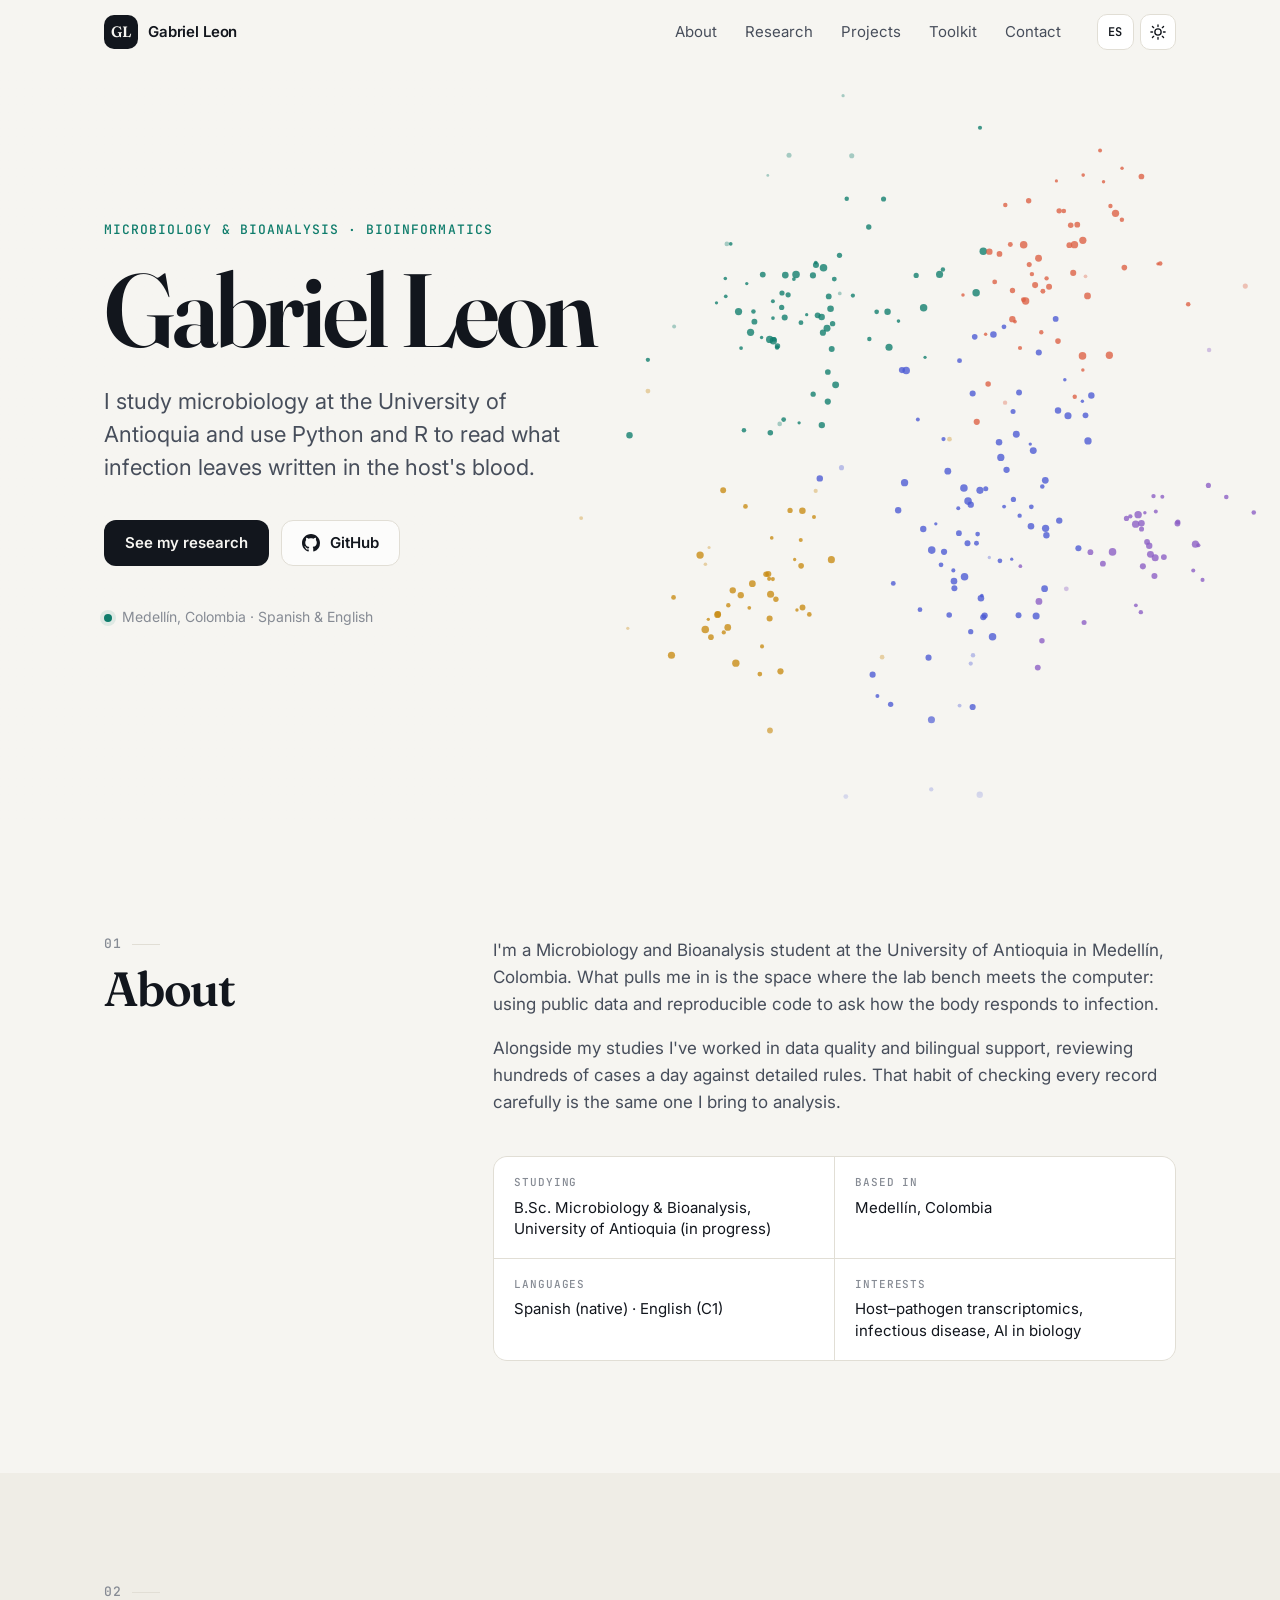
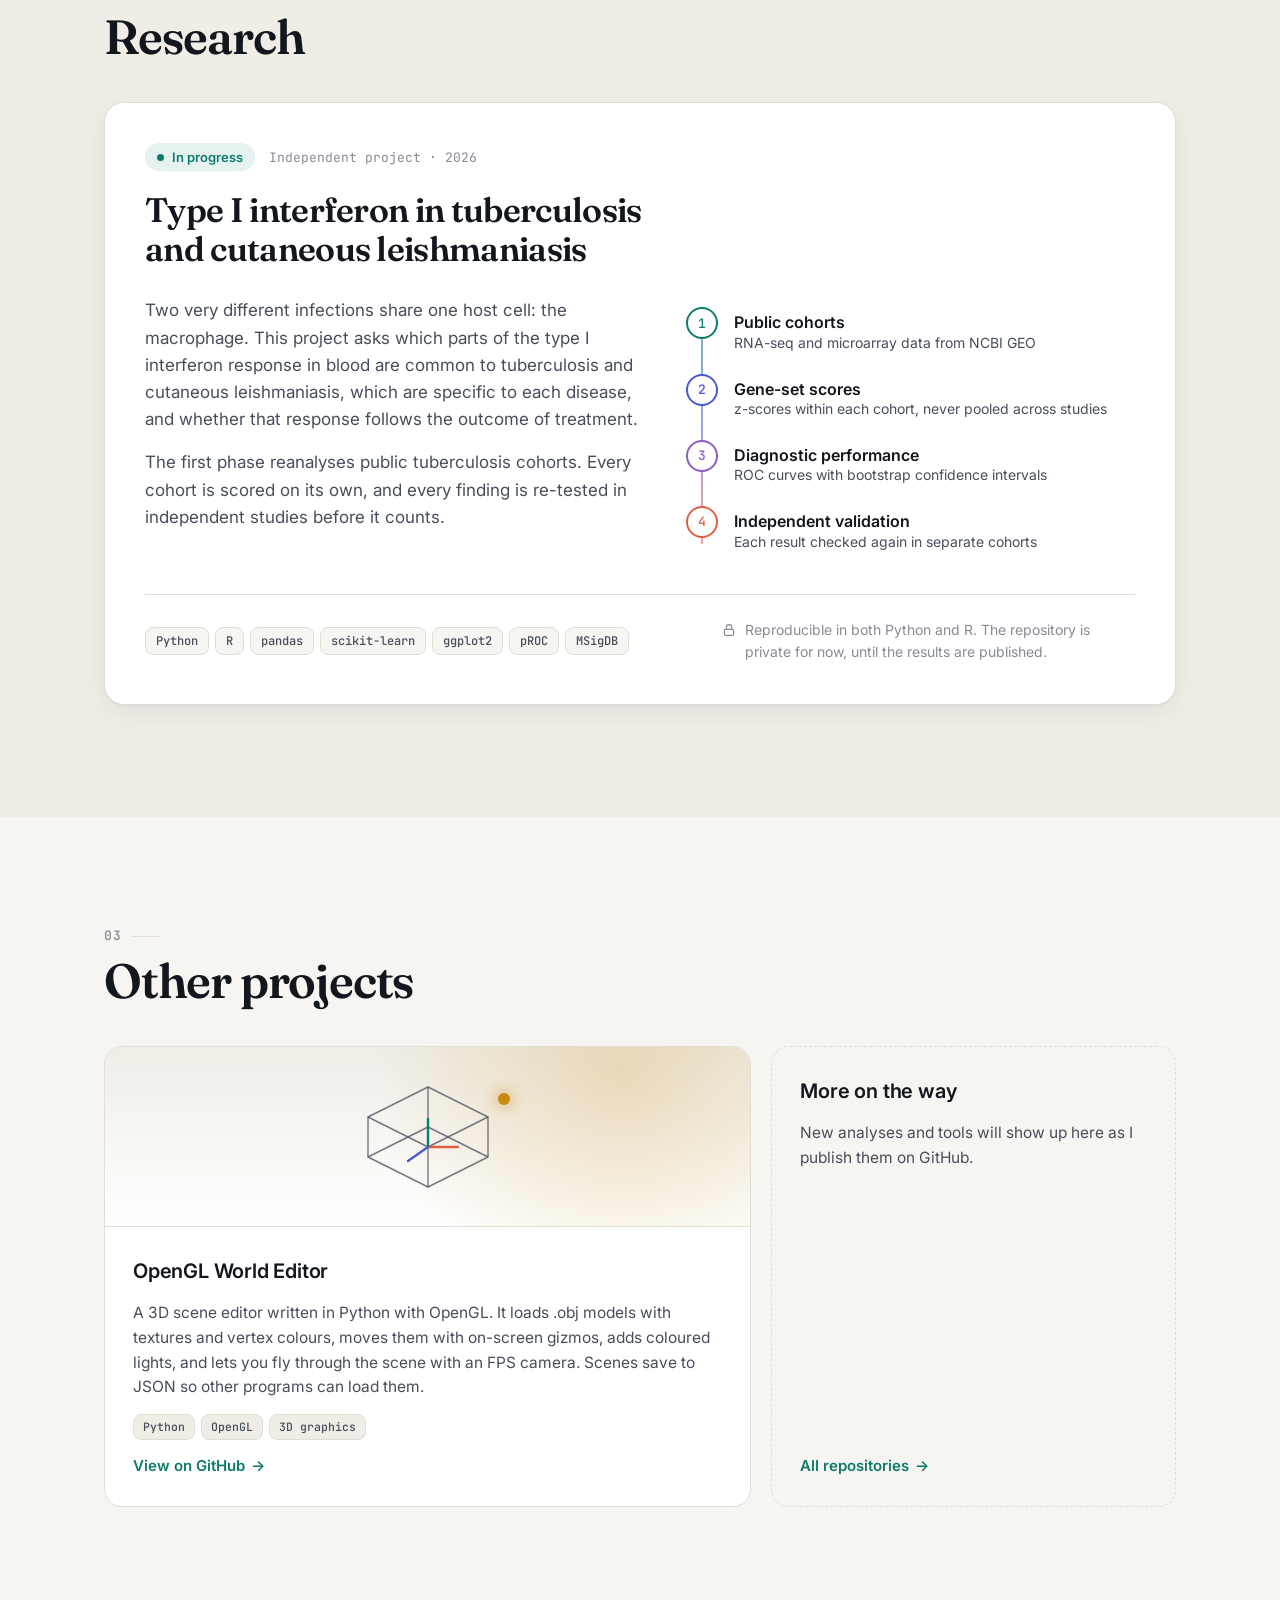
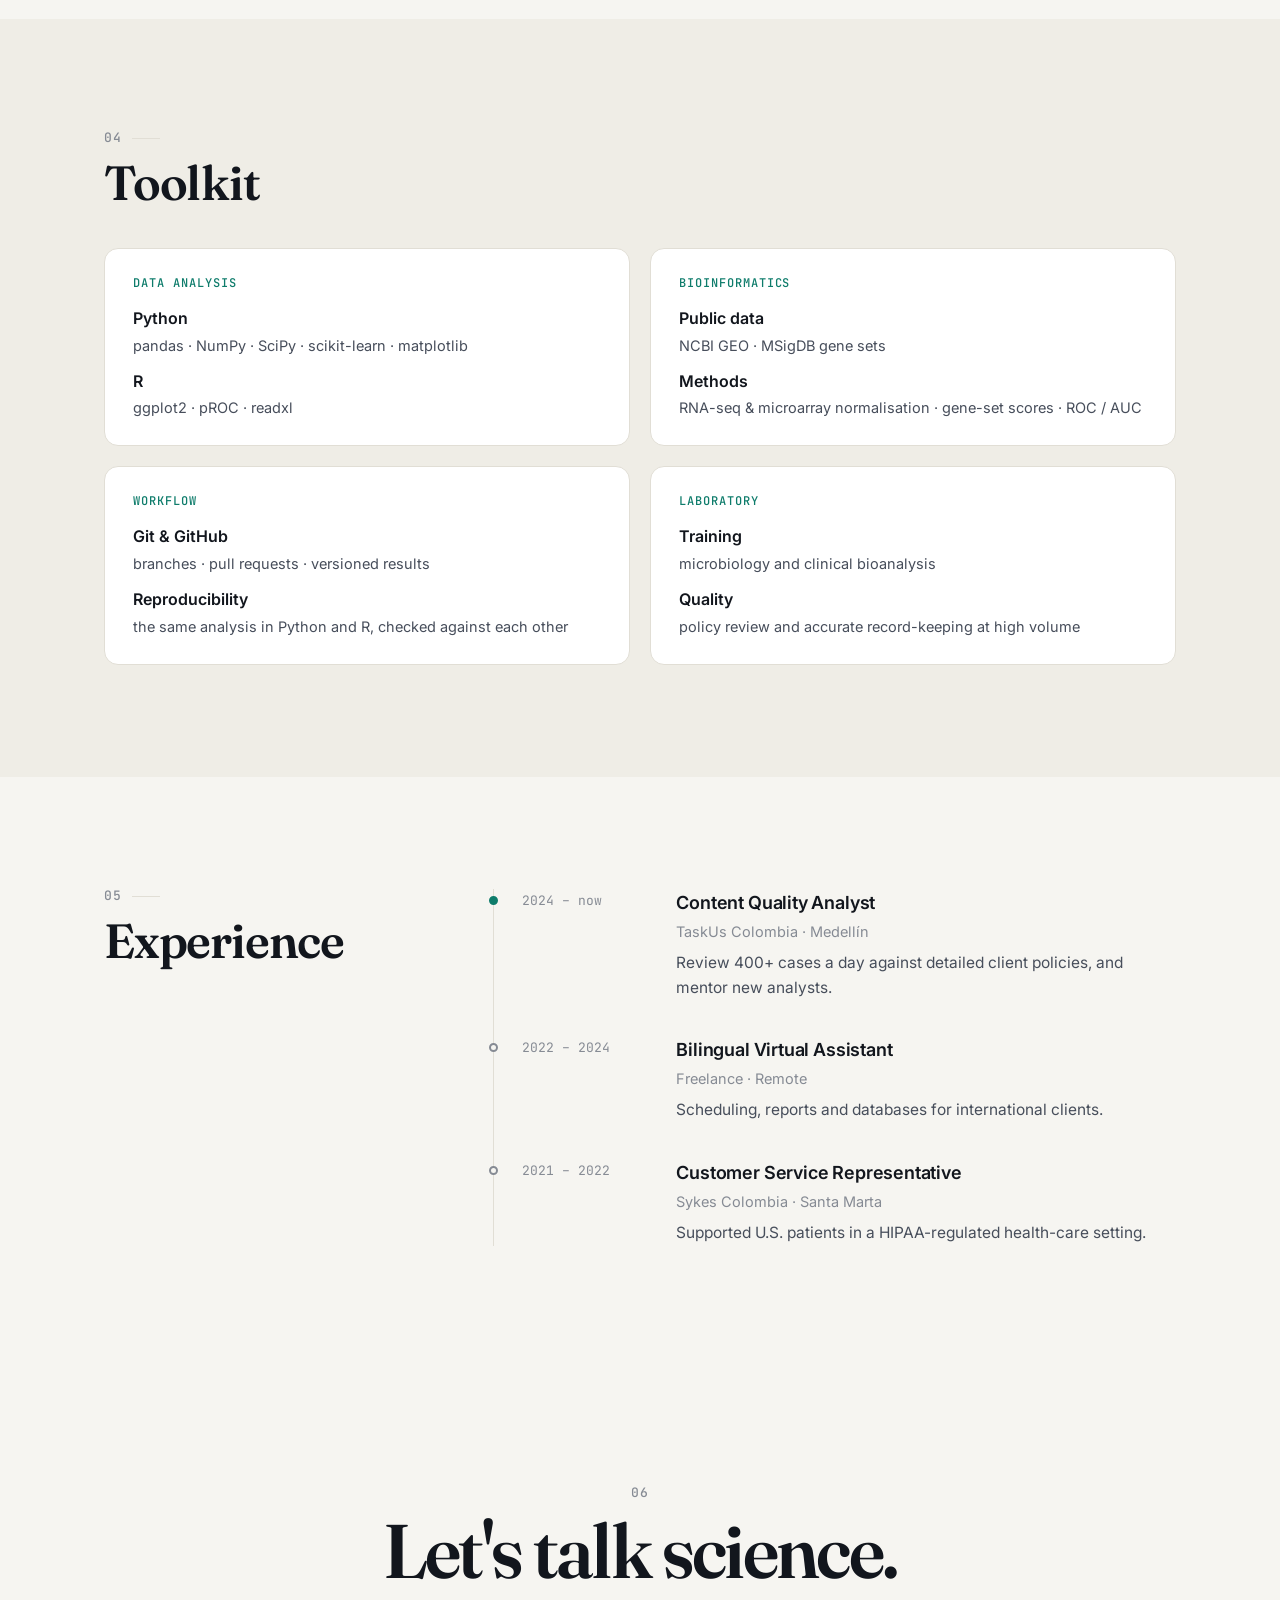
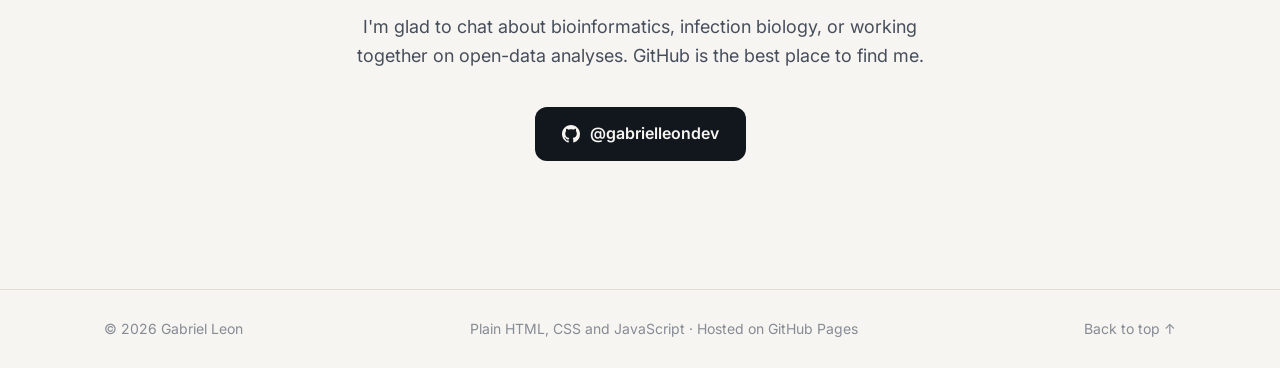
==== commit 5d8cdb5f: "Polish dark mode: clearer cards and sections, accent button, readable labels - Dark colours defined " ====
--- a/index.html
+++ b/index.html
@@ -27,7 +27,10 @@
     (function () {
       var get = function (k) { try { return localStorage.getItem(k); } catch (e) { return null; } };
       var theme = get("theme");
-      if (theme === "light" || theme === "dark") document.documentElement.dataset.theme = theme;
+      if (theme !== "light" && theme !== "dark") {
+        theme = window.matchMedia && window.matchMedia("(prefers-color-scheme: dark)").matches ? "dark" : "light";
+      }
+      document.documentElement.dataset.theme = theme;
       var lang = get("lang") || ((navigator.language || "en").toLowerCase().indexOf("es") === 0 ? "es" : "en");
       document.documentElement.lang = lang;
     })();
--- a/assets/styles.css
+++ b/assets/styles.css
@@ -33,51 +33,30 @@
   color-scheme: light;
 }
 
-@media (prefers-color-scheme: dark) {
-  :root:not([data-theme="light"]) {
-    --bg: #0d1015;
-    --bg-tint: #12161d;
-    --surface: #161b23;
-    --ink: #e9ebee;
-    --ink-2: #aab1bc;
-    --muted: #707784;
-    --line: #262d38;
-    --accent: #3fc8aa;
-    --accent-ink: #062520;
-    --accent-soft: rgba(63, 200, 170, 0.12);
-    --coral: #ff8b6e;
-    --indigo: #8e9bff;
-    --amber: #f0b43c;
-    --shadow: 0 1px 2px rgba(0, 0, 0, 0.3), 0 10px 30px rgba(0, 0, 0, 0.35);
-    --c1: #3fc8aa;
-    --c2: #ff8b6e;
-    --c3: #8e9bff;
-    --c4: #f0b43c;
-    --c5: #c39bff;
-    color-scheme: dark;
-  }
-}
-
+/* Modo oscuro: el script del <head> pone data-theme="dark" según la preferencia
+   guardada o la del sistema, así que los colores oscuros se definen una sola vez. */
 :root[data-theme="dark"] {
-  --bg: #0d1015;
-  --bg-tint: #12161d;
-  --surface: #161b23;
-  --ink: #e9ebee;
-  --ink-2: #aab1bc;
-  --muted: #707784;
-  --line: #262d38;
-  --accent: #3fc8aa;
-  --accent-ink: #062520;
-  --accent-soft: rgba(63, 200, 170, 0.12);
-  --coral: #ff8b6e;
-  --indigo: #8e9bff;
-  --amber: #f0b43c;
-  --shadow: 0 1px 2px rgba(0, 0, 0, 0.3), 0 10px 30px rgba(0, 0, 0, 0.35);
-  --c1: #3fc8aa;
-  --c2: #ff8b6e;
-  --c3: #8e9bff;
-  --c4: #f0b43c;
-  --c5: #c39bff;
+  --bg: #0a0d12;
+  --bg-tint: #10151c;
+  --surface: #171e28;
+  --surface-2: #1d2531;
+  --ink: #edeff2;
+  --ink-2: #b6bdc8;
+  --muted: #8b929e;
+  --line: #2a3340;
+  --line-strong: #3a4554;
+  --accent: #4fd6b6;
+  --accent-ink: #04231d;
+  --accent-soft: rgba(79, 214, 182, 0.13);
+  --coral: #ff8f73;
+  --indigo: #95a1ff;
+  --amber: #f3b947;
+  --shadow: 0 1px 0 rgba(255, 255, 255, 0.04) inset, 0 1px 2px rgba(0, 0, 0, 0.4), 0 14px 36px rgba(0, 0, 0, 0.45);
+  --c1: #4fd6b6;
+  --c2: #ff8f73;
+  --c3: #95a1ff;
+  --c4: #f3b947;
+  --c5: #c7a2ff;
   color-scheme: dark;
 }
 
@@ -173,10 +152,6 @@
 .i-moon { display: none; }
 :root[data-theme="dark"] .i-sun { display: none; }
 :root[data-theme="dark"] .i-moon { display: block; }
-@media (prefers-color-scheme: dark) {
-  :root:not([data-theme="light"]) .i-sun { display: none; }
-  :root:not([data-theme="light"]) .i-moon { display: block; }
-}
 
 .nav__menu { display: none; }
 
@@ -478,6 +453,65 @@
 .footer__inner { display: flex; flex-wrap: wrap; align-items: center; justify-content: space-between; gap: 8px 24px; }
 .footer__top { text-decoration: none; }
 .footer__top:hover { color: var(--ink); }
+
+/* ---------- ajustes propios del modo oscuro ---------- */
+
+/* Logo y botón principal en el color de acento, en vez de un bloque blanco */
+:root[data-theme="dark"] .brand__mark { background: var(--accent); color: var(--accent-ink); }
+:root[data-theme="dark"] .btn--primary { background: var(--accent); color: var(--accent-ink); }
+:root[data-theme="dark"] .btn--primary:hover { background: color-mix(in srgb, var(--accent) 88%, #fff); box-shadow: 0 8px 28px rgba(79, 214, 182, 0.22); }
+:root[data-theme="dark"] .btn--ghost { background: var(--surface); }
+:root[data-theme="dark"] .icon-btn,
+:root[data-theme="dark"] .chip-btn { background: var(--surface); border-color: var(--line); }
+:root[data-theme="dark"] .icon-btn:hover,
+:root[data-theme="dark"] .chip-btn:hover { border-color: var(--line-strong); background: var(--surface-2); }
+:root[data-theme="dark"] .nav__links a:hover { background: var(--surface); }
+
+/* Secciones con fondo alterno: un filo arriba y abajo para que se separen */
+:root[data-theme="dark"] .section--tint { border-top: 1px solid var(--line); border-bottom: 1px solid var(--line); }
+
+/* Tarjetas: más claras que el fondo, con borde visible y un brillo fino arriba */
+:root[data-theme="dark"] .feature,
+:root[data-theme="dark"] .card,
+:root[data-theme="dark"] .tool,
+:root[data-theme="dark"] .facts { border-color: var(--line-strong); box-shadow: var(--shadow); }
+:root[data-theme="dark"] .facts { background: var(--line-strong); }
+:root[data-theme="dark"] .card:hover { border-color: color-mix(in srgb, var(--accent) 45%, var(--line-strong)); }
+:root[data-theme="dark"] .card--soon { box-shadow: none; border-color: var(--line-strong); }
+:root[data-theme="dark"] .card--soon:hover { border-color: var(--muted); }
+:root[data-theme="dark"] .feature {
+  background:
+    radial-gradient(120% 80% at 100% 0%, rgba(149, 161, 255, 0.07), transparent 55%),
+    radial-gradient(90% 70% at 0% 100%, rgba(79, 214, 182, 0.06), transparent 60%),
+    var(--surface);
+}
+:root[data-theme="dark"] .feature__foot { border-top-color: var(--line-strong); }
+:root[data-theme="dark"] .pipeline__n { background: var(--surface-2); }
+:root[data-theme="dark"] .pipeline::before { opacity: 0.8; }
+
+/* Etiquetas */
+:root[data-theme="dark"] .tags li,
+:root[data-theme="dark"] .section--tint .tags li { background: rgba(255, 255, 255, 0.04); border-color: var(--line-strong); color: var(--ink-2); }
+
+/* Dibujo del editor 3D: cuadrícula de puntos y la luz con un halo más limpio */
+:root[data-theme="dark"] .card__art {
+  background:
+    radial-gradient(circle at 82% 18%, rgba(243, 185, 71, 0.16), transparent 40%),
+    radial-gradient(rgba(255, 255, 255, 0.07) 1px, transparent 1.2px) 0 0 / 16px 16px,
+    var(--surface-2);
+  border-bottom-color: var(--line-strong);
+}
+:root[data-theme="dark"] .wire path { stroke: var(--ink-2); opacity: 0.9; }
+
+/* Línea de tiempo */
+:root[data-theme="dark"] .timeline { border-left-color: var(--line-strong); }
+:root[data-theme="dark"] .timeline li::before { background: var(--bg); border-color: var(--line-strong); }
+:root[data-theme="dark"] .timeline li:first-child::before { background: var(--accent); border-color: var(--accent); box-shadow: 0 0 0 4px var(--accent-soft); }
+
+/* Contacto: un resplandor suave detrás del título */
+:root[data-theme="dark"] .contact {
+  background: radial-gradient(60% 55% at 50% 30%, rgba(79, 214, 182, 0.09), transparent 70%);
+}
 
 /* ---------- reveal on scroll ---------- */
 
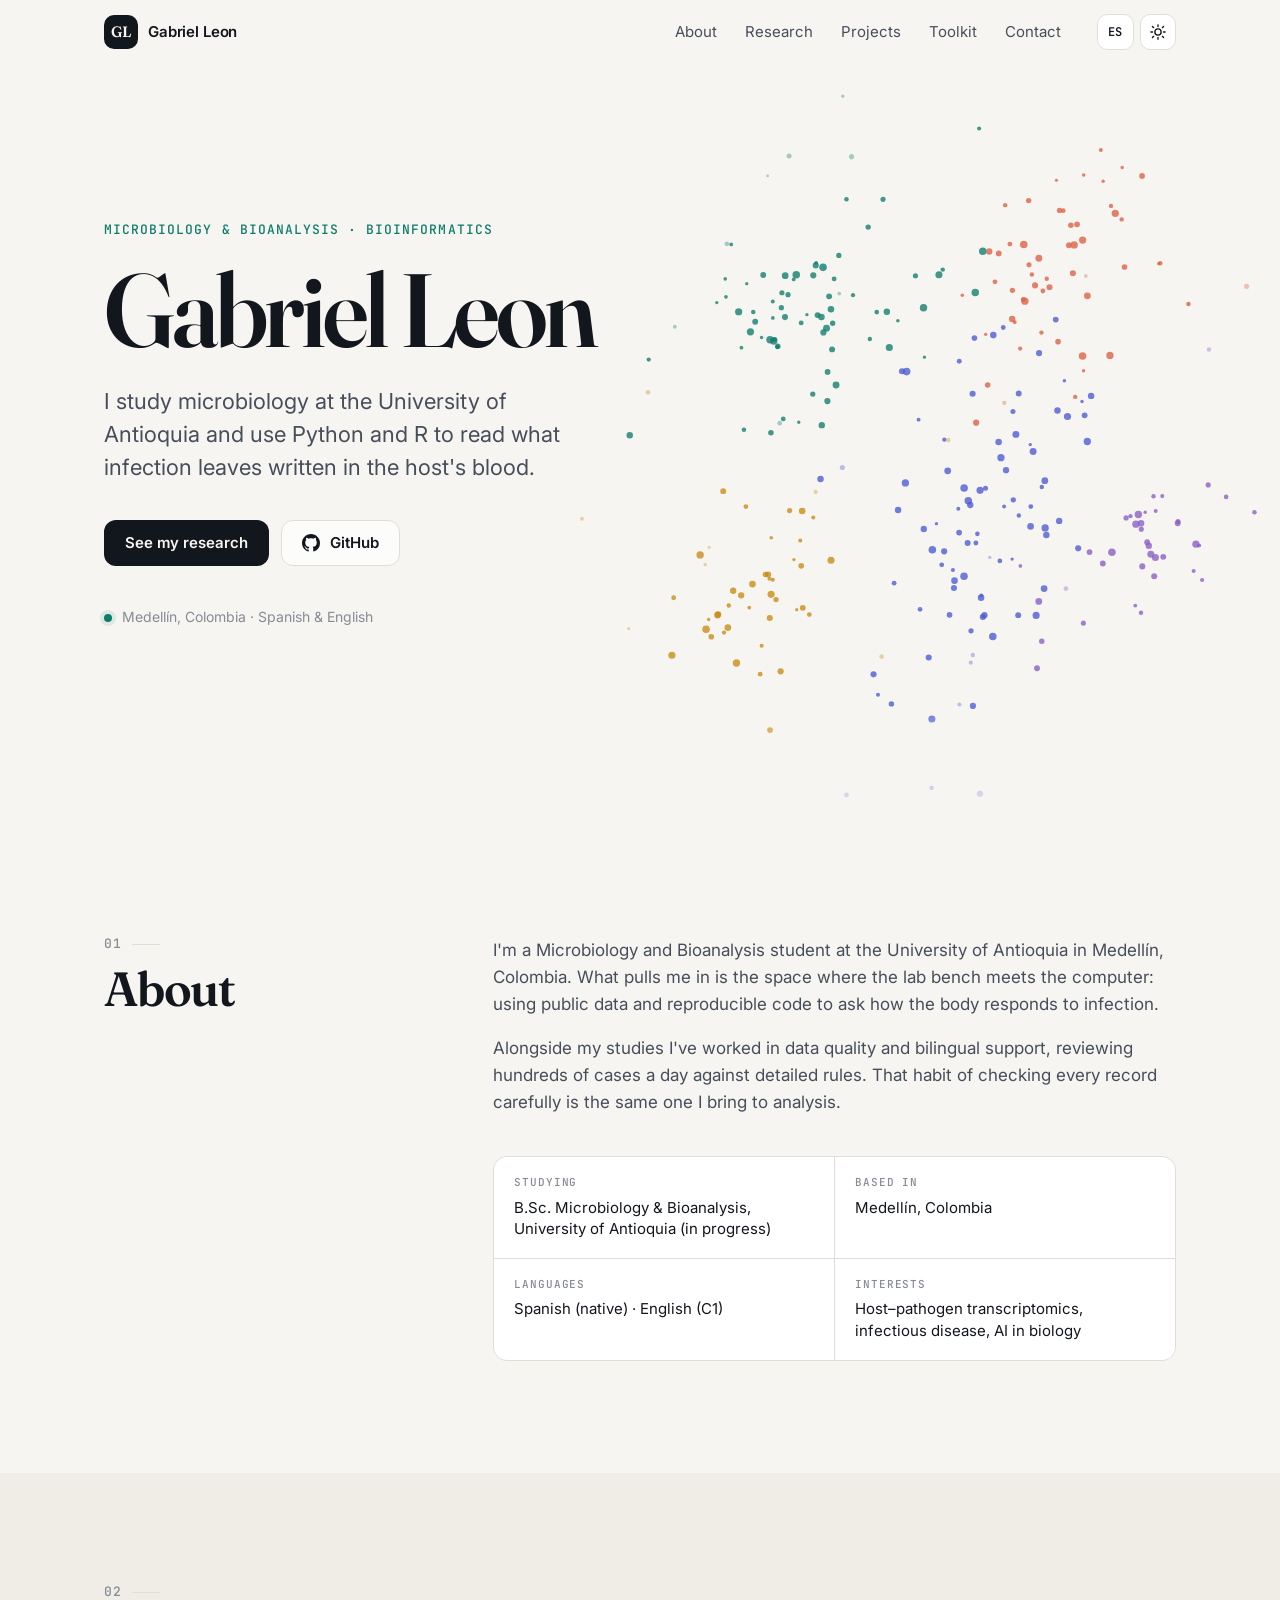
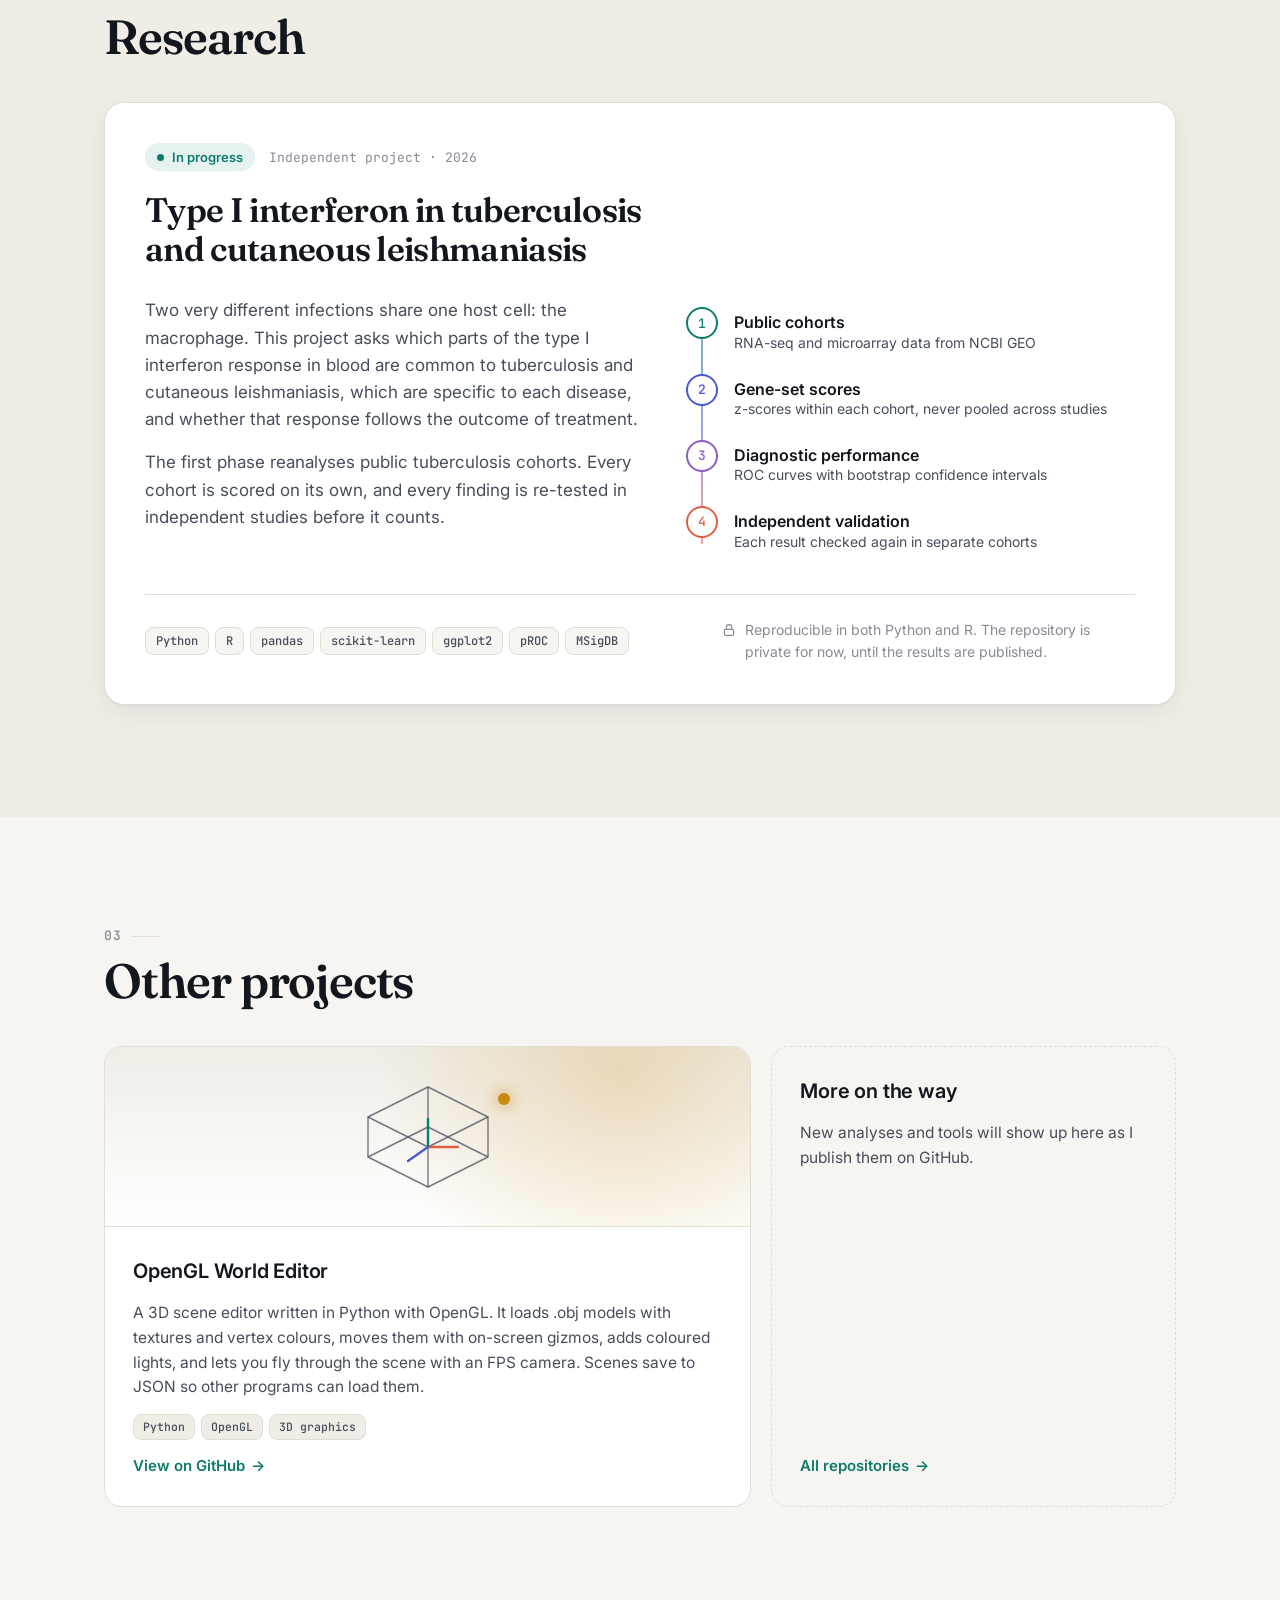
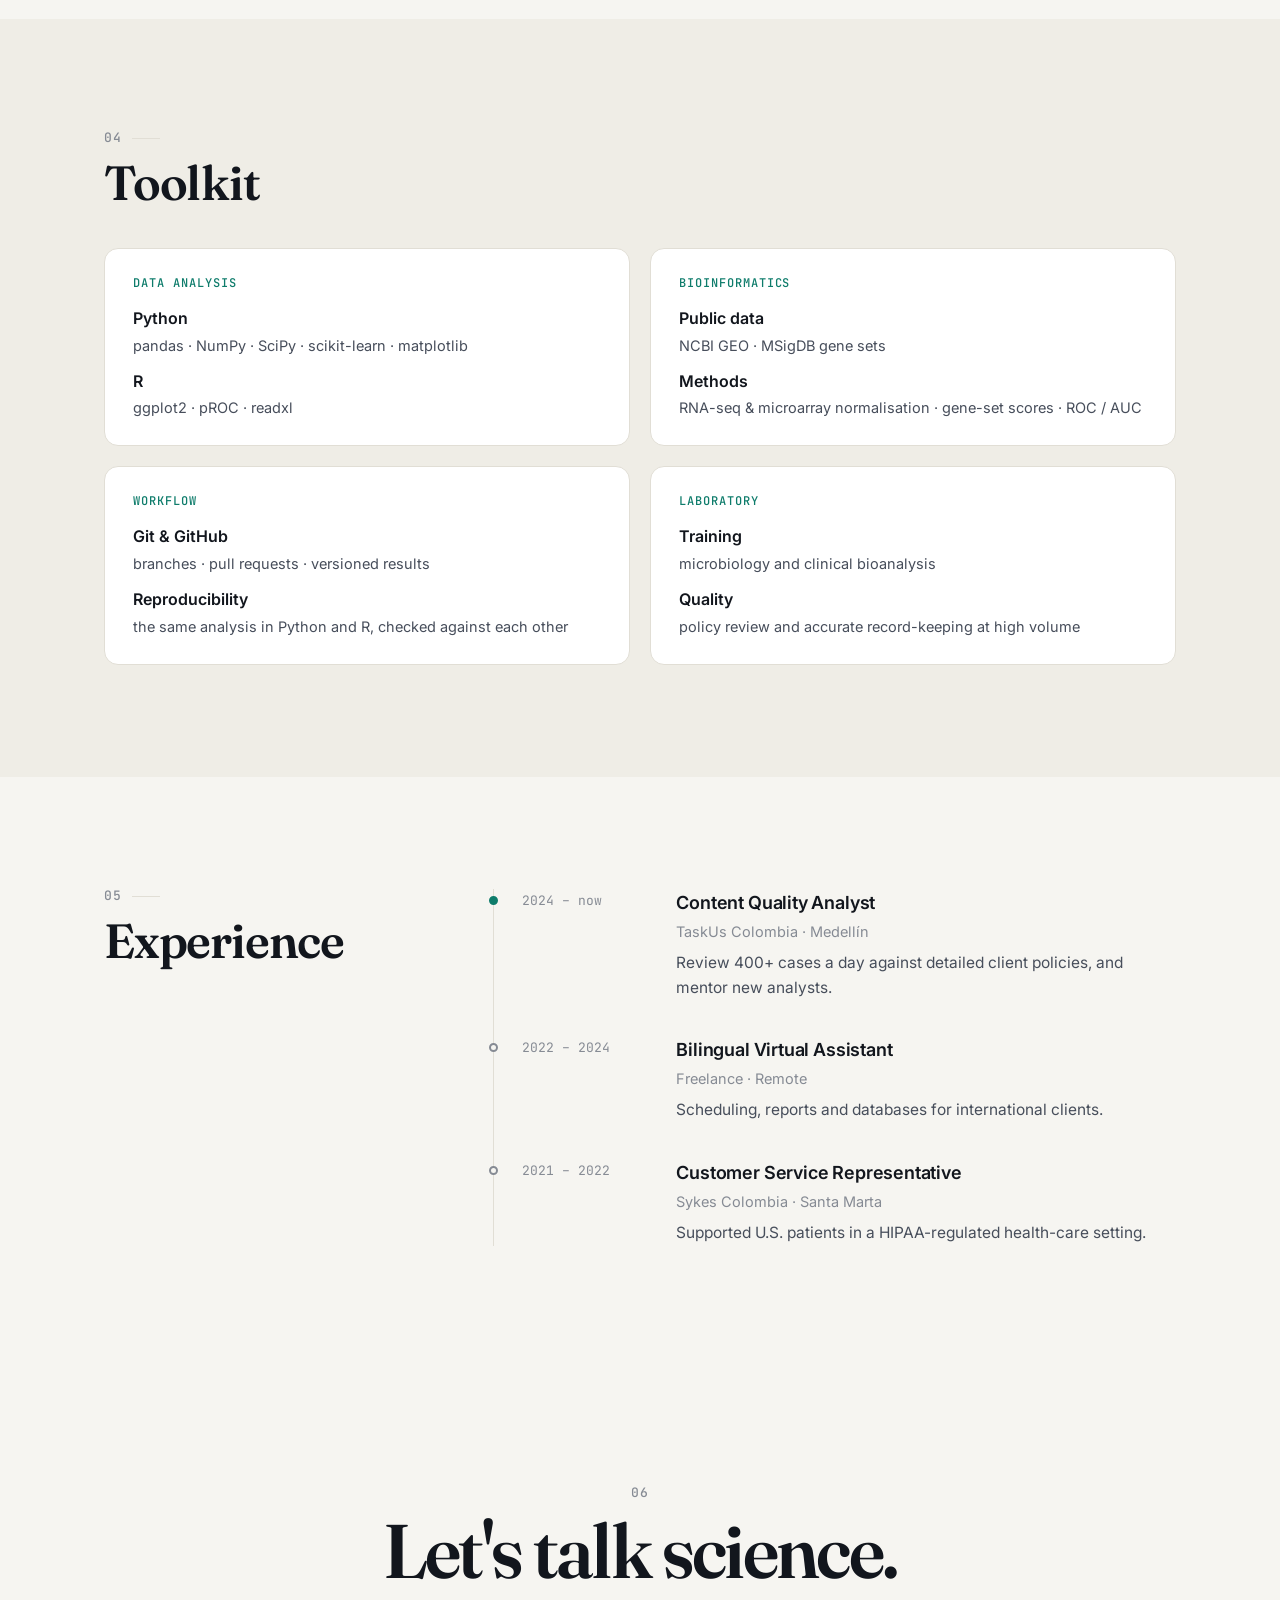
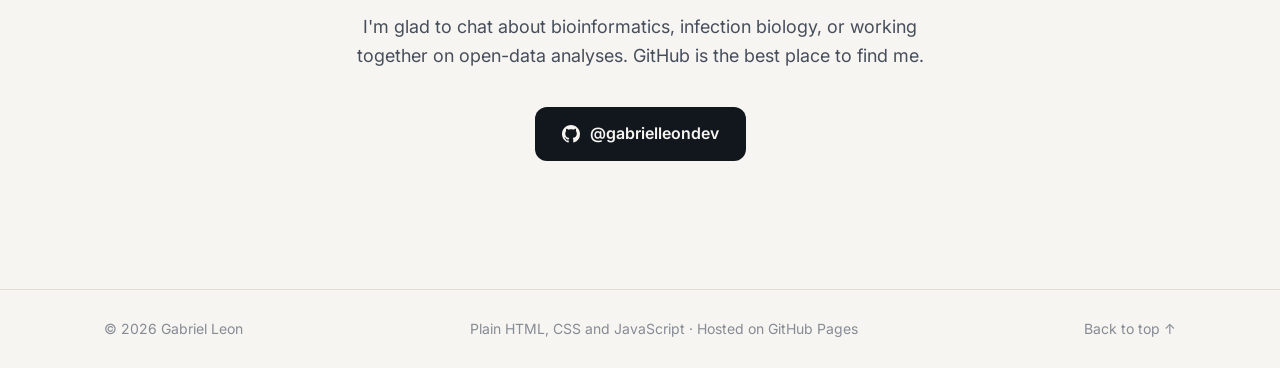
==== commit 10f076cc: "Version the CSS and JS links so browsers load updates right away Co-Authored-By: Claude Opus 5.5 <no" ====
--- a/index.html
+++ b/index.html
@@ -20,7 +20,7 @@
   <link rel="preconnect" href="https://fonts.googleapis.com">
   <link rel="preconnect" href="https://fonts.gstatic.com" crossorigin>
   <link href="https://fonts.googleapis.com/css2?family=Fraunces:opsz,wght@9..144,400;9..144,600&family=Inter:wght@400;500;600&family=JetBrains+Mono:wght@400;500&display=swap" rel="stylesheet">
-  <link rel="stylesheet" href="assets/styles.css">
+  <link rel="stylesheet" href="assets/styles.css?v=3">
 
   <script>
     // Aplica tema e idioma antes de pintar, para evitar parpadeos
@@ -310,6 +310,6 @@
     </div>
   </footer>
 
-  <script src="assets/main.js" defer></script>
+  <script src="assets/main.js?v=3" defer></script>
 </body>
 </html>
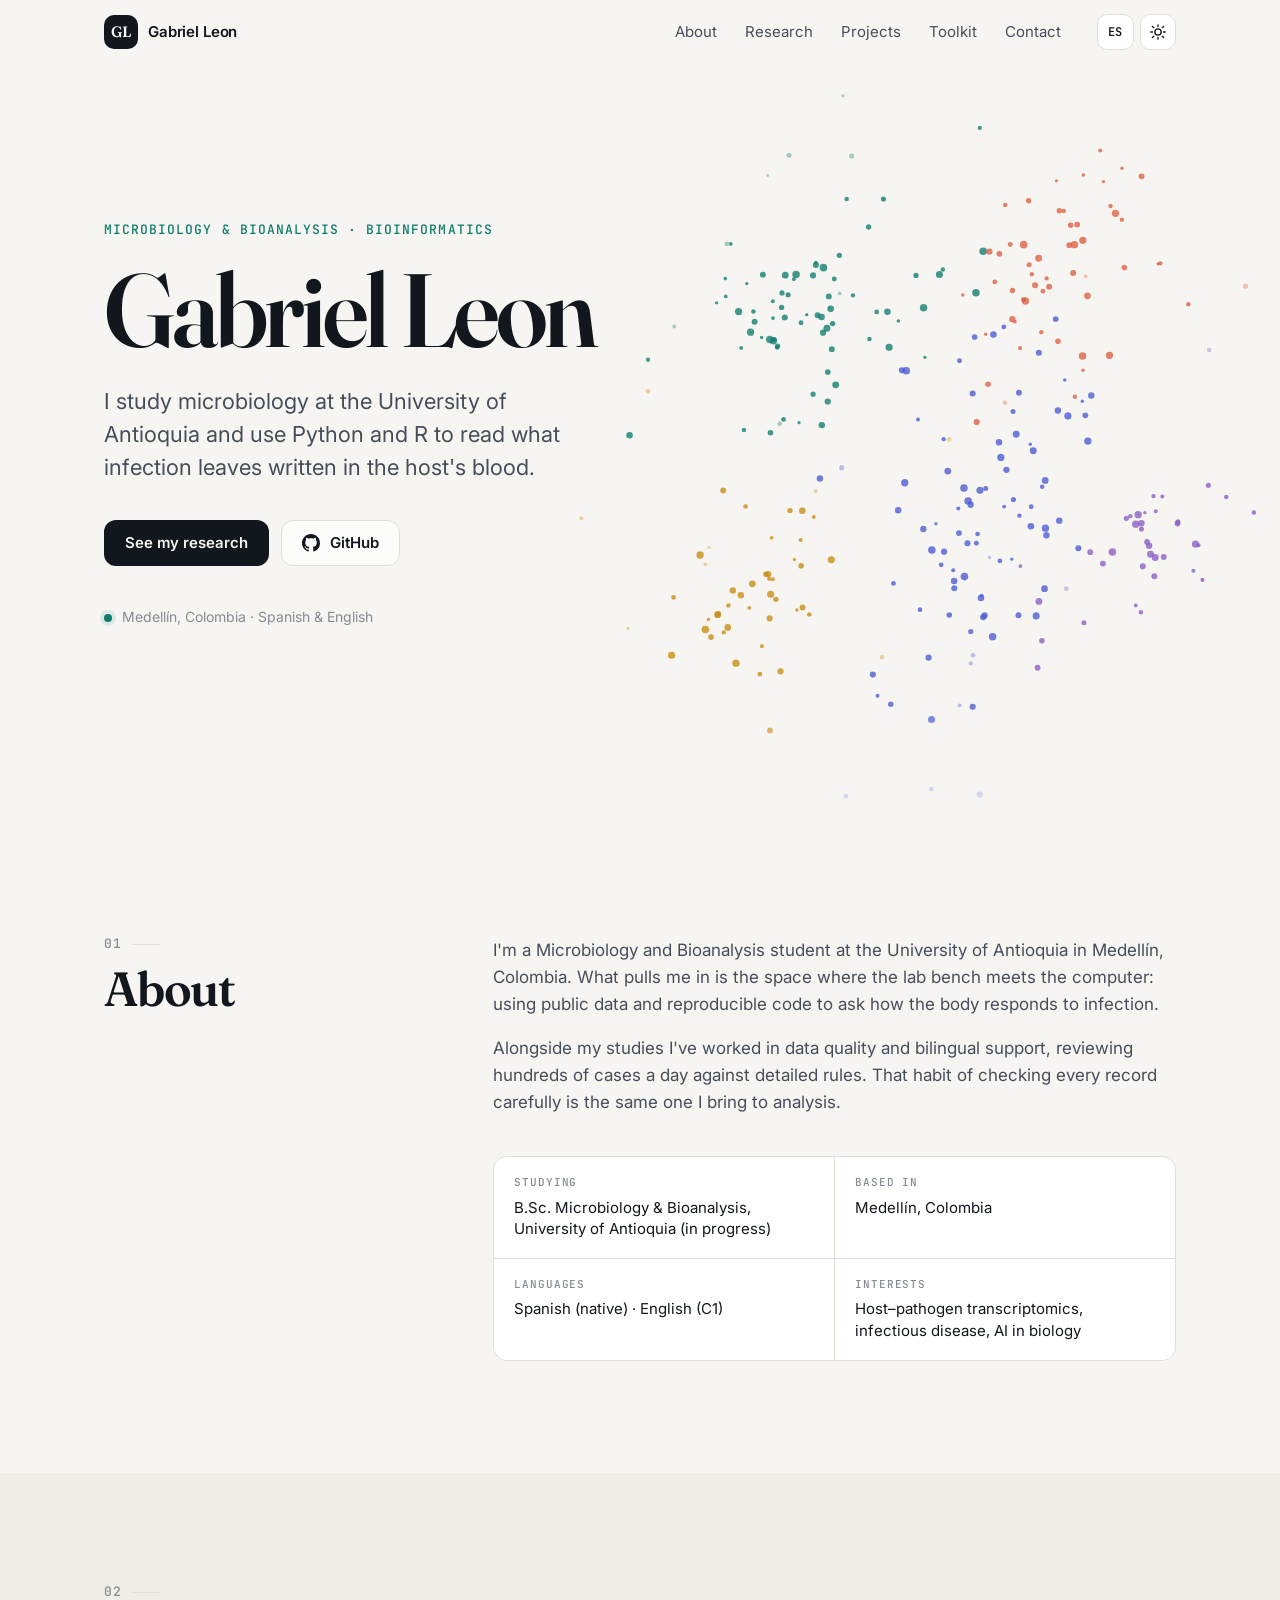
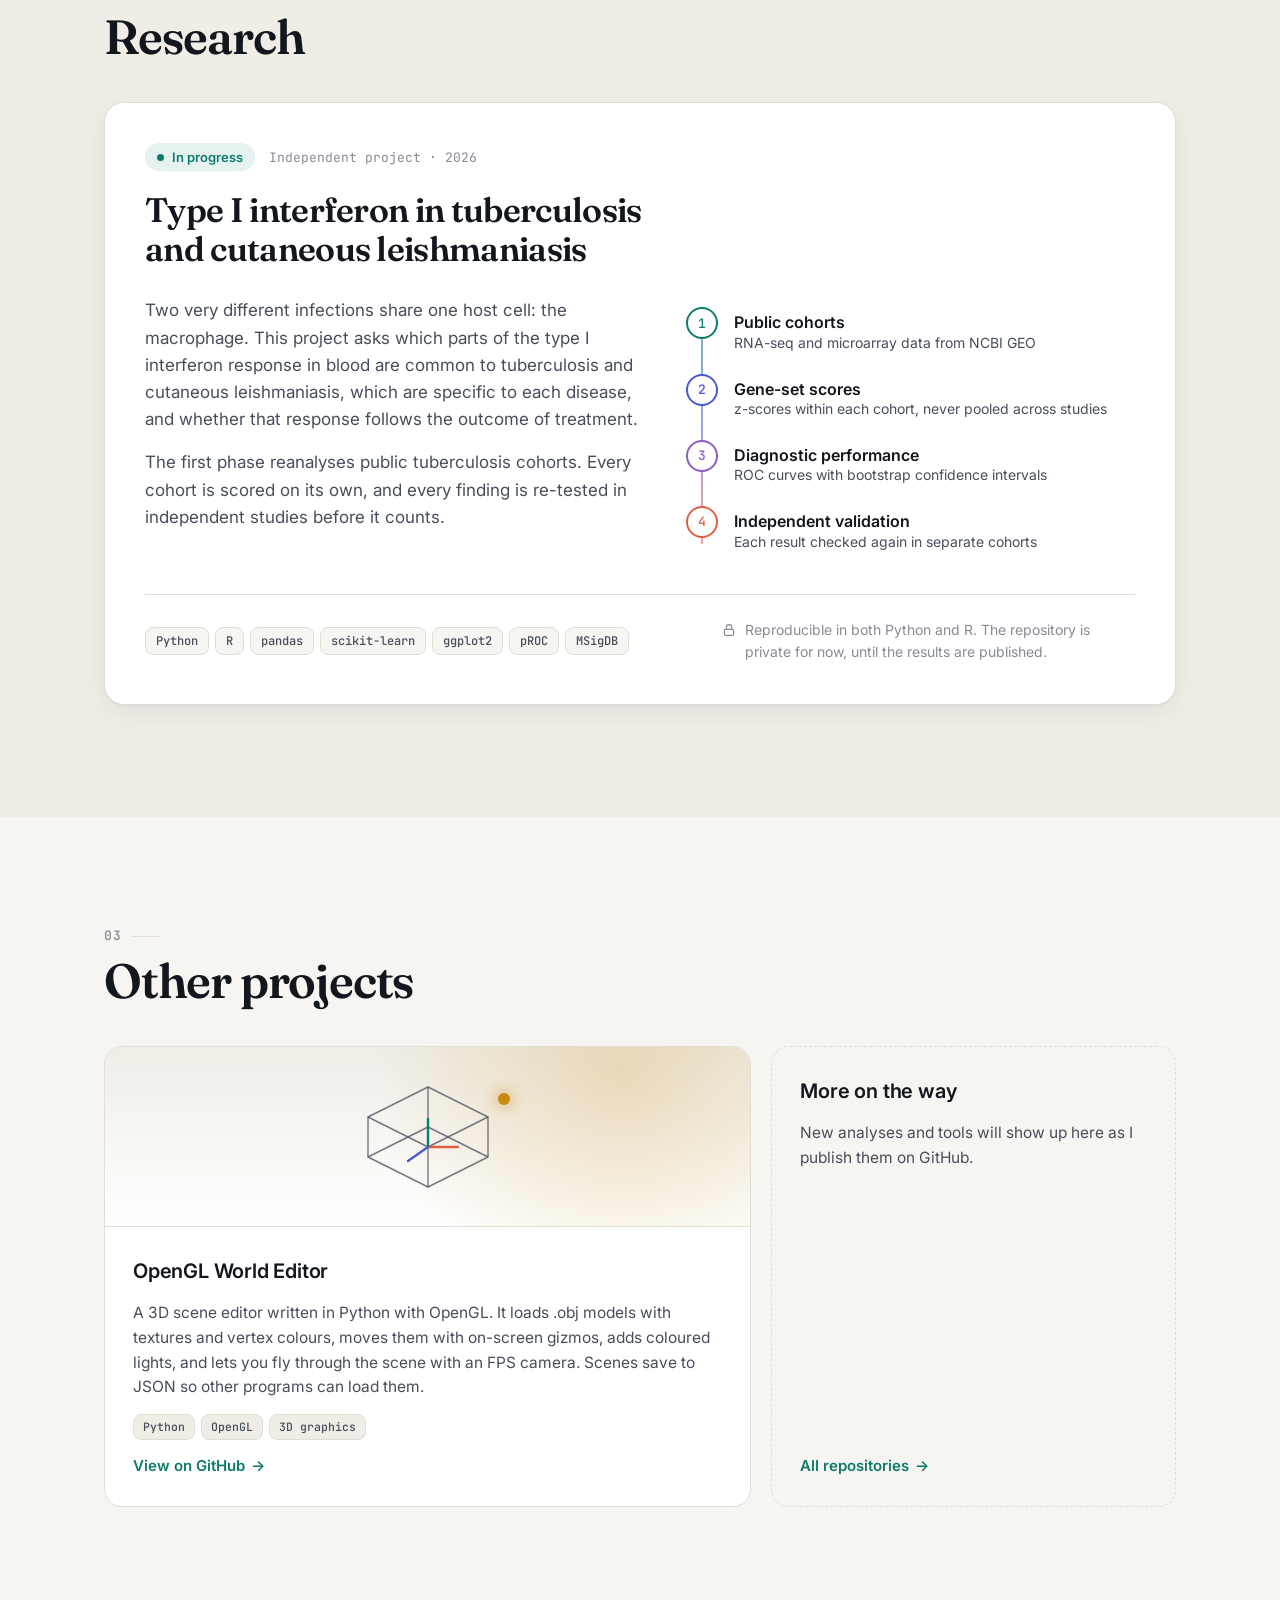
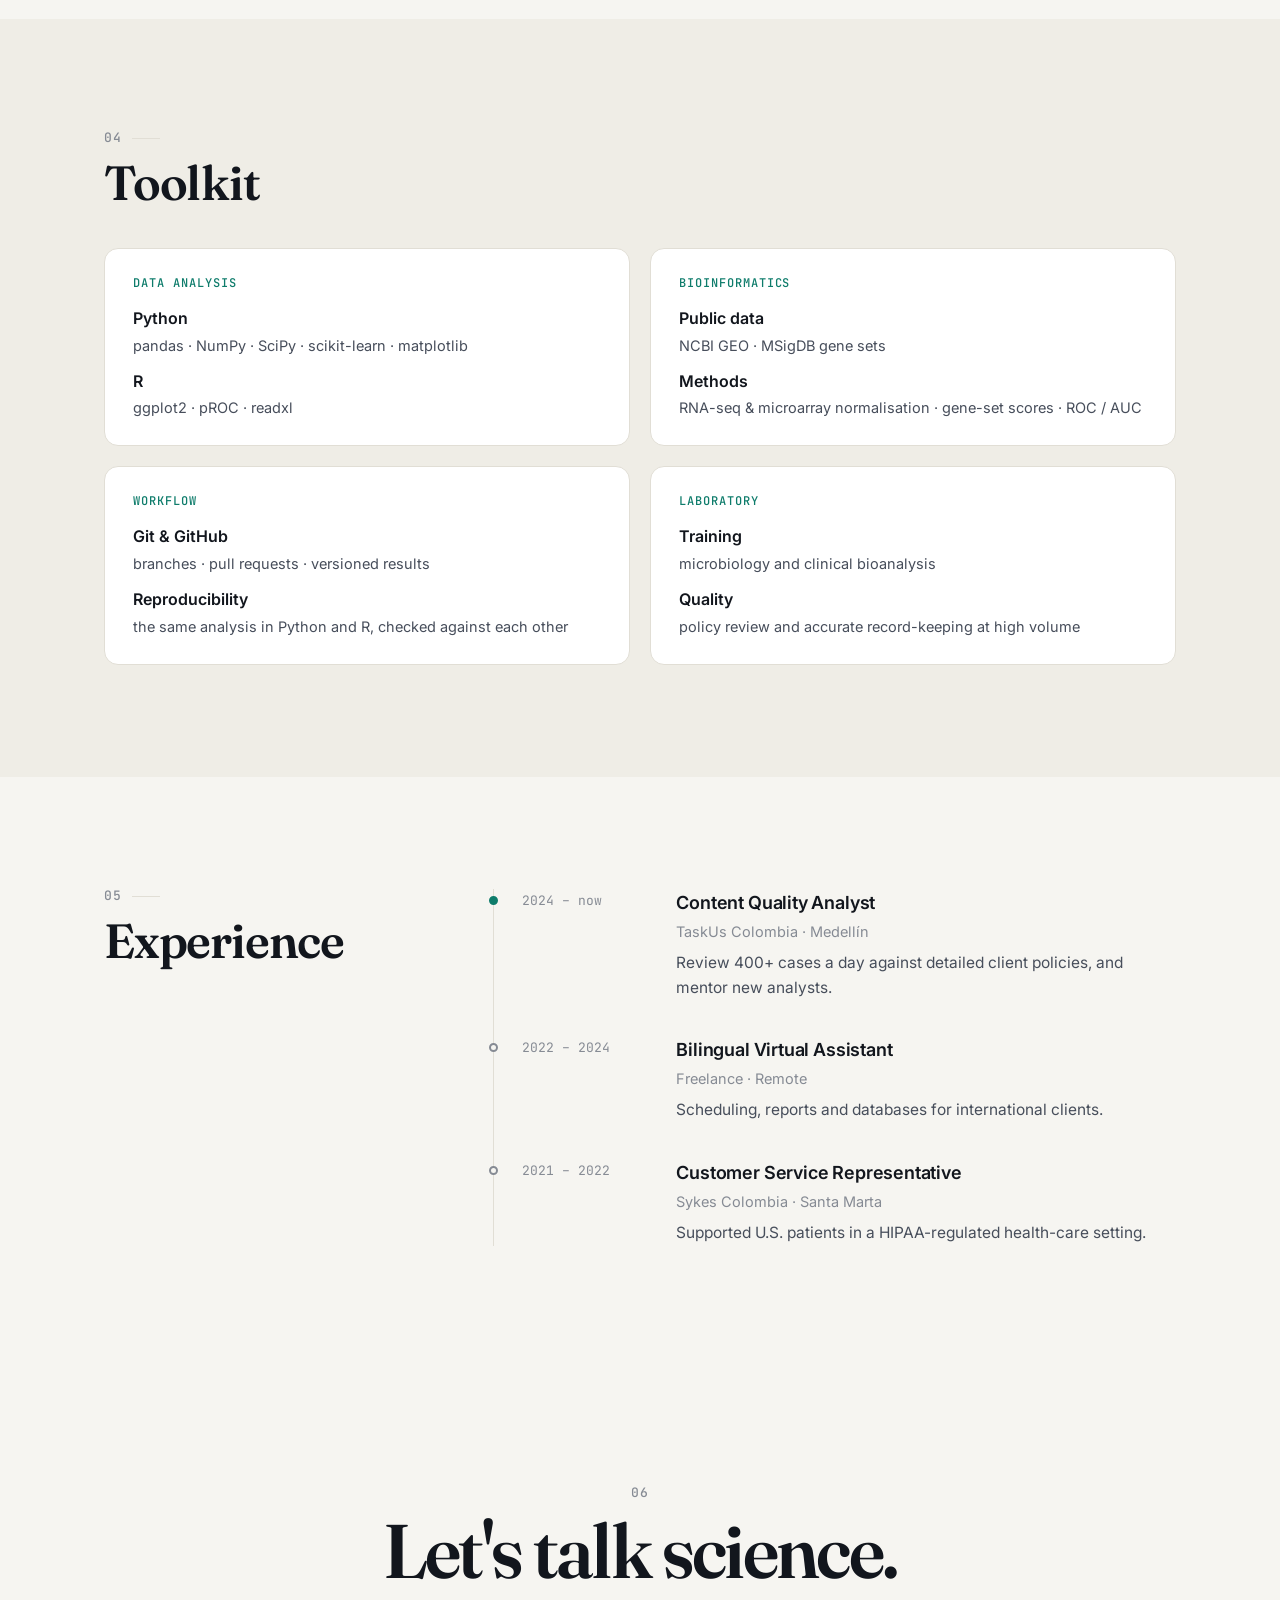
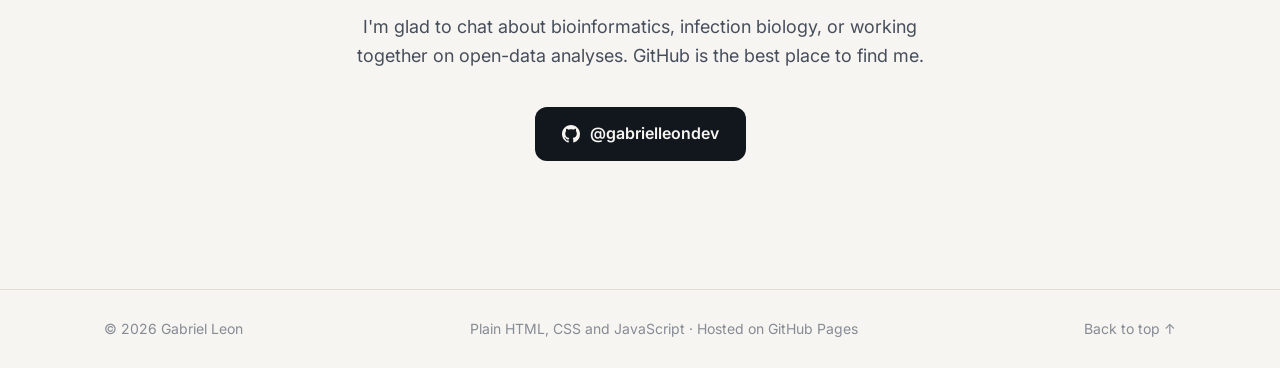
==== commit ec9d79a8: "Header dots: push and drag them with the cursor, then they drift back Each dot now has velocity. Mov" ====
--- a/index.html
+++ b/index.html
@@ -20,7 +20,7 @@
   <link rel="preconnect" href="https://fonts.googleapis.com">
   <link rel="preconnect" href="https://fonts.gstatic.com" crossorigin>
   <link href="https://fonts.googleapis.com/css2?family=Fraunces:opsz,wght@9..144,400;9..144,600&family=Inter:wght@400;500;600&family=JetBrains+Mono:wght@400;500&display=swap" rel="stylesheet">
-  <link rel="stylesheet" href="assets/styles.css?v=3">
+  <link rel="stylesheet" href="assets/styles.css?v=4">
 
   <script>
     // Aplica tema e idioma antes de pintar, para evitar parpadeos
@@ -310,6 +310,6 @@
     </div>
   </footer>
 
-  <script src="assets/main.js?v=3" defer></script>
+  <script src="assets/main.js?v=4" defer></script>
 </body>
 </html>
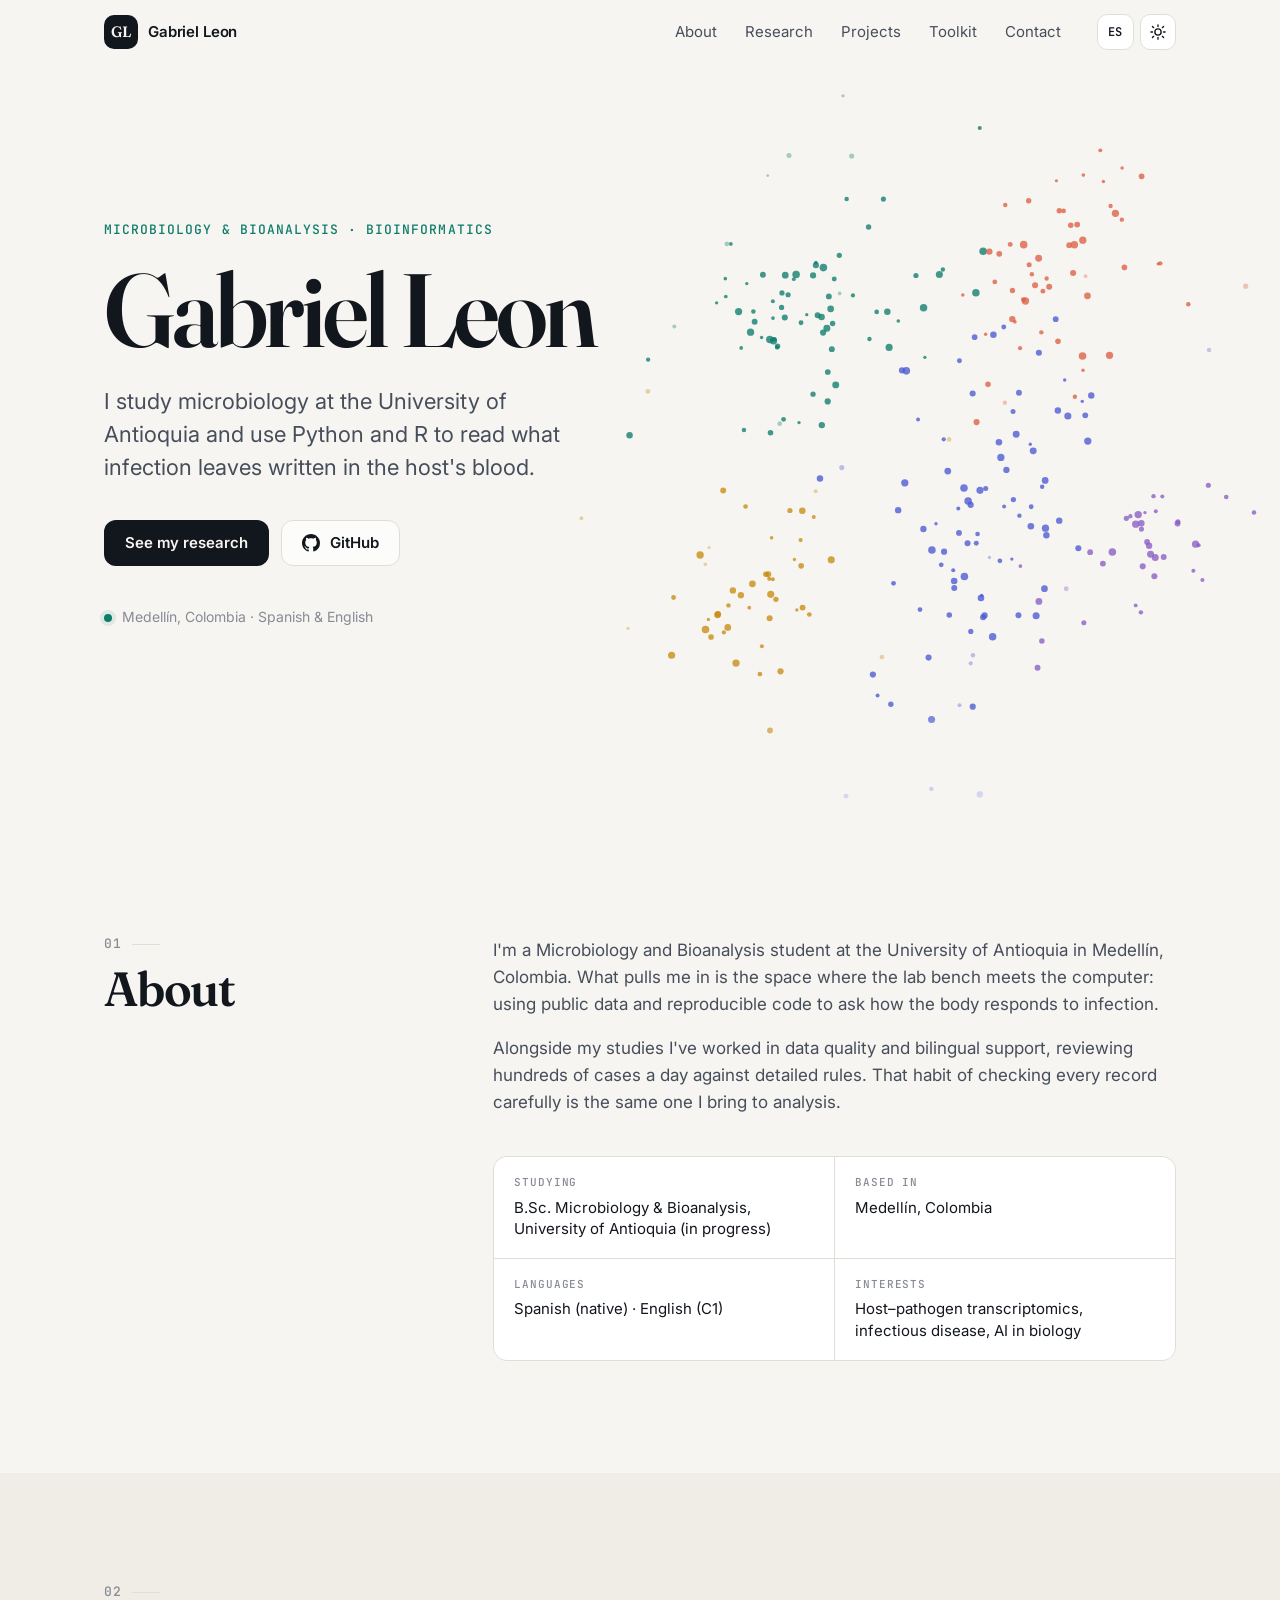
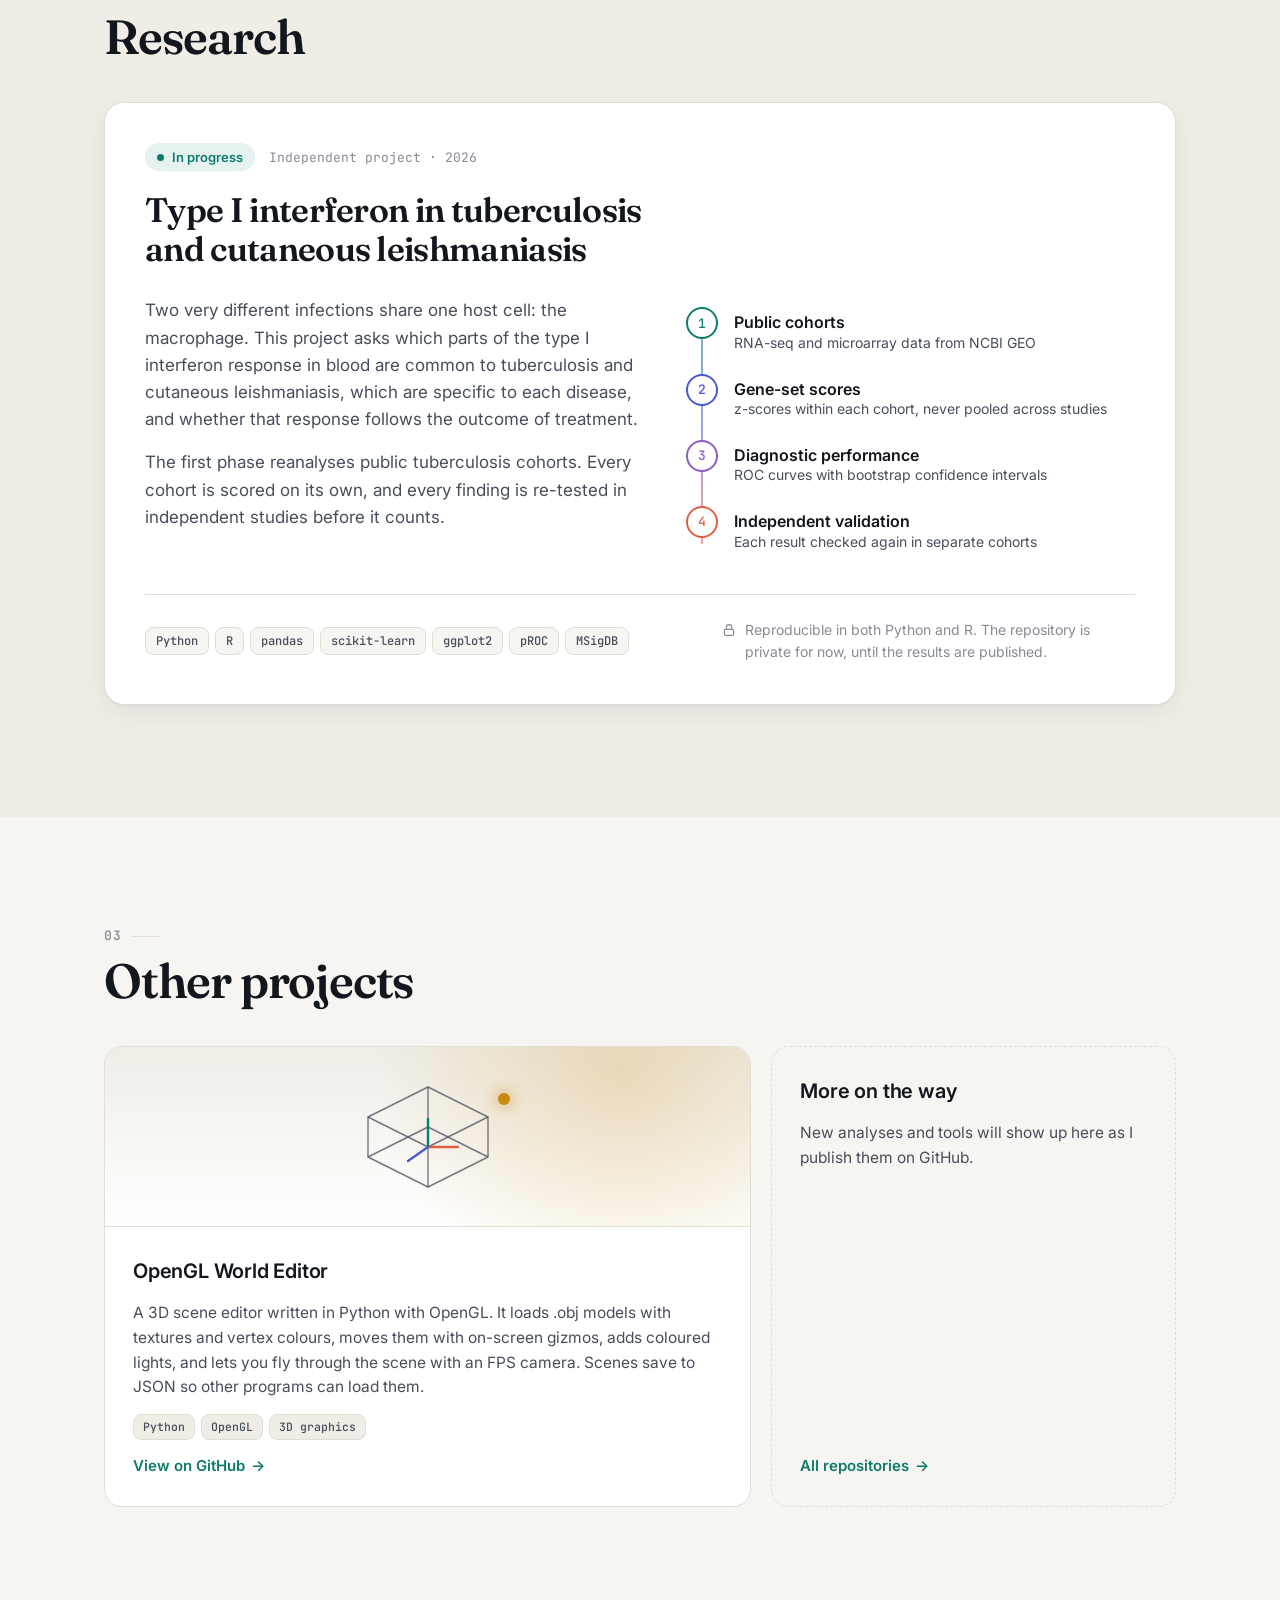
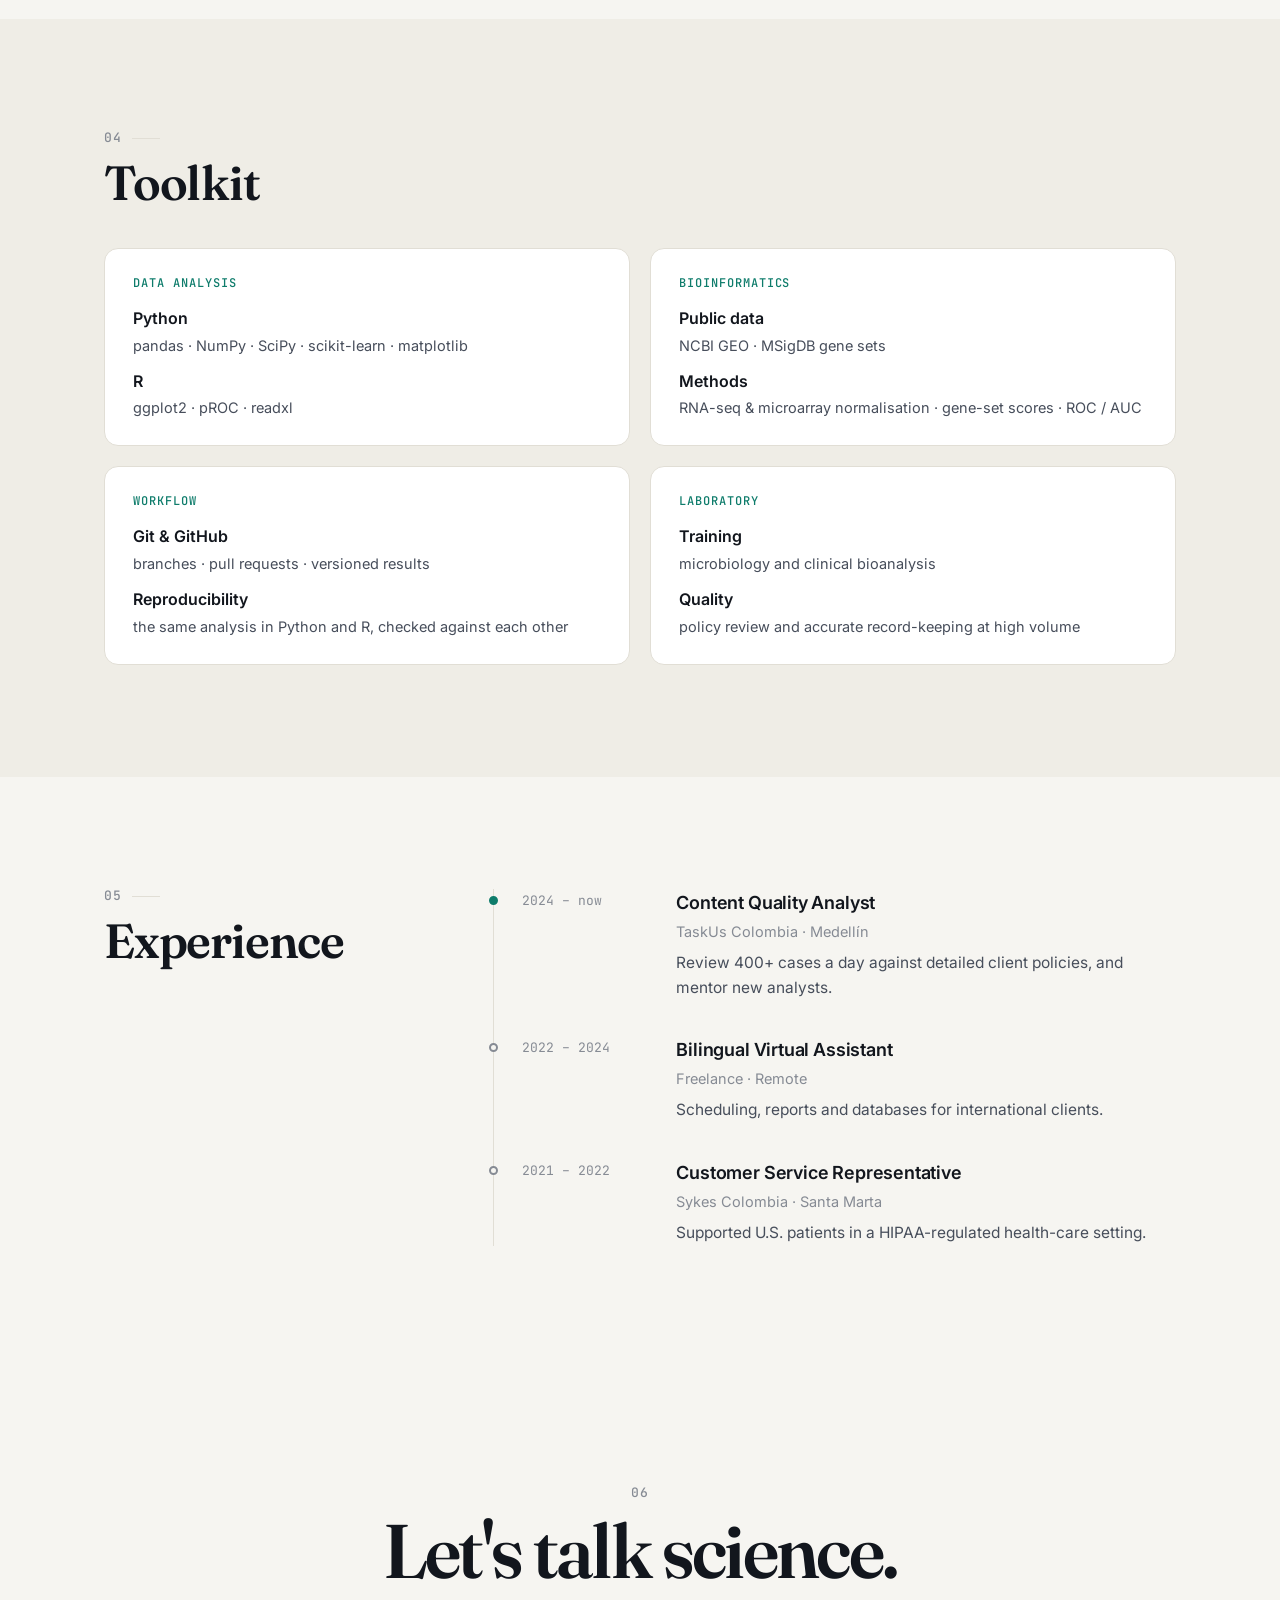
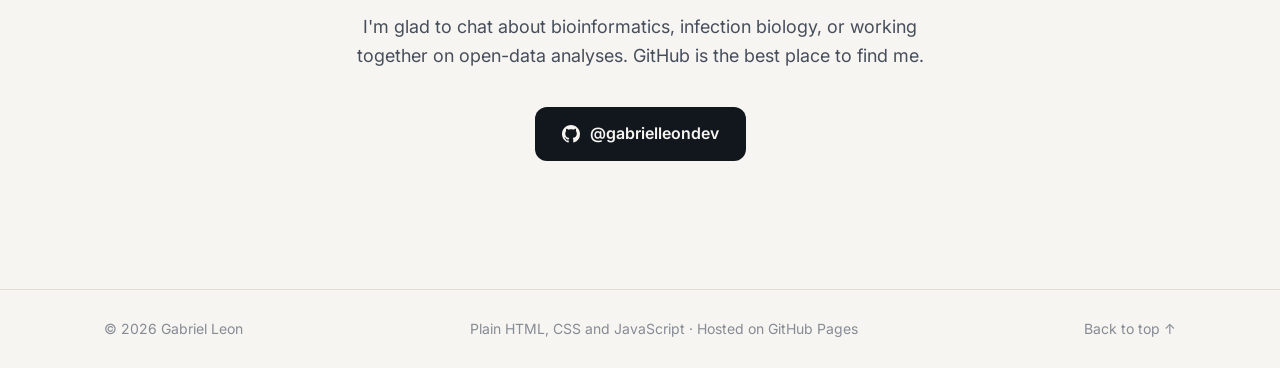
==== commit 54911fb1: "Restore the original header animation and use a light share image - Header dots go back to the gentl" ====
--- a/index.html
+++ b/index.html
@@ -13,14 +13,18 @@
   <meta property="og:title" content="Gabriel Leon · Microbiology & Bioinformatics">
   <meta property="og:description" content="Microbiology and Bioanalysis student using Python and R to read infection in host transcriptomes.">
   <meta property="og:url" content="https://gabrielleondev.github.io/">
-  <meta property="og:image" content="https://gabrielleondev.github.io/assets/og.png">
+  <meta property="og:image" content="https://gabrielleondev.github.io/assets/og-light.png">
+  <meta property="og:image:width" content="1200">
+  <meta property="og:image:height" content="630">
+  <meta property="og:image:alt" content="Gabriel Leon · Microbiology &amp; Bioanalysis · Bioinformatics">
   <meta name="twitter:card" content="summary_large_image">
+  <meta name="twitter:image" content="https://gabrielleondev.github.io/assets/og-light.png">
 
   <link rel="icon" href="assets/favicon.svg" type="image/svg+xml">
   <link rel="preconnect" href="https://fonts.googleapis.com">
   <link rel="preconnect" href="https://fonts.gstatic.com" crossorigin>
   <link href="https://fonts.googleapis.com/css2?family=Fraunces:opsz,wght@9..144,400;9..144,600&family=Inter:wght@400;500;600&family=JetBrains+Mono:wght@400;500&display=swap" rel="stylesheet">
-  <link rel="stylesheet" href="assets/styles.css?v=4">
+  <link rel="stylesheet" href="assets/styles.css?v=5">
 
   <script>
     // Aplica tema e idioma antes de pintar, para evitar parpadeos
@@ -310,6 +314,6 @@
     </div>
   </footer>
 
-  <script src="assets/main.js?v=4" defer></script>
+  <script src="assets/main.js?v=5" defer></script>
 </body>
 </html>
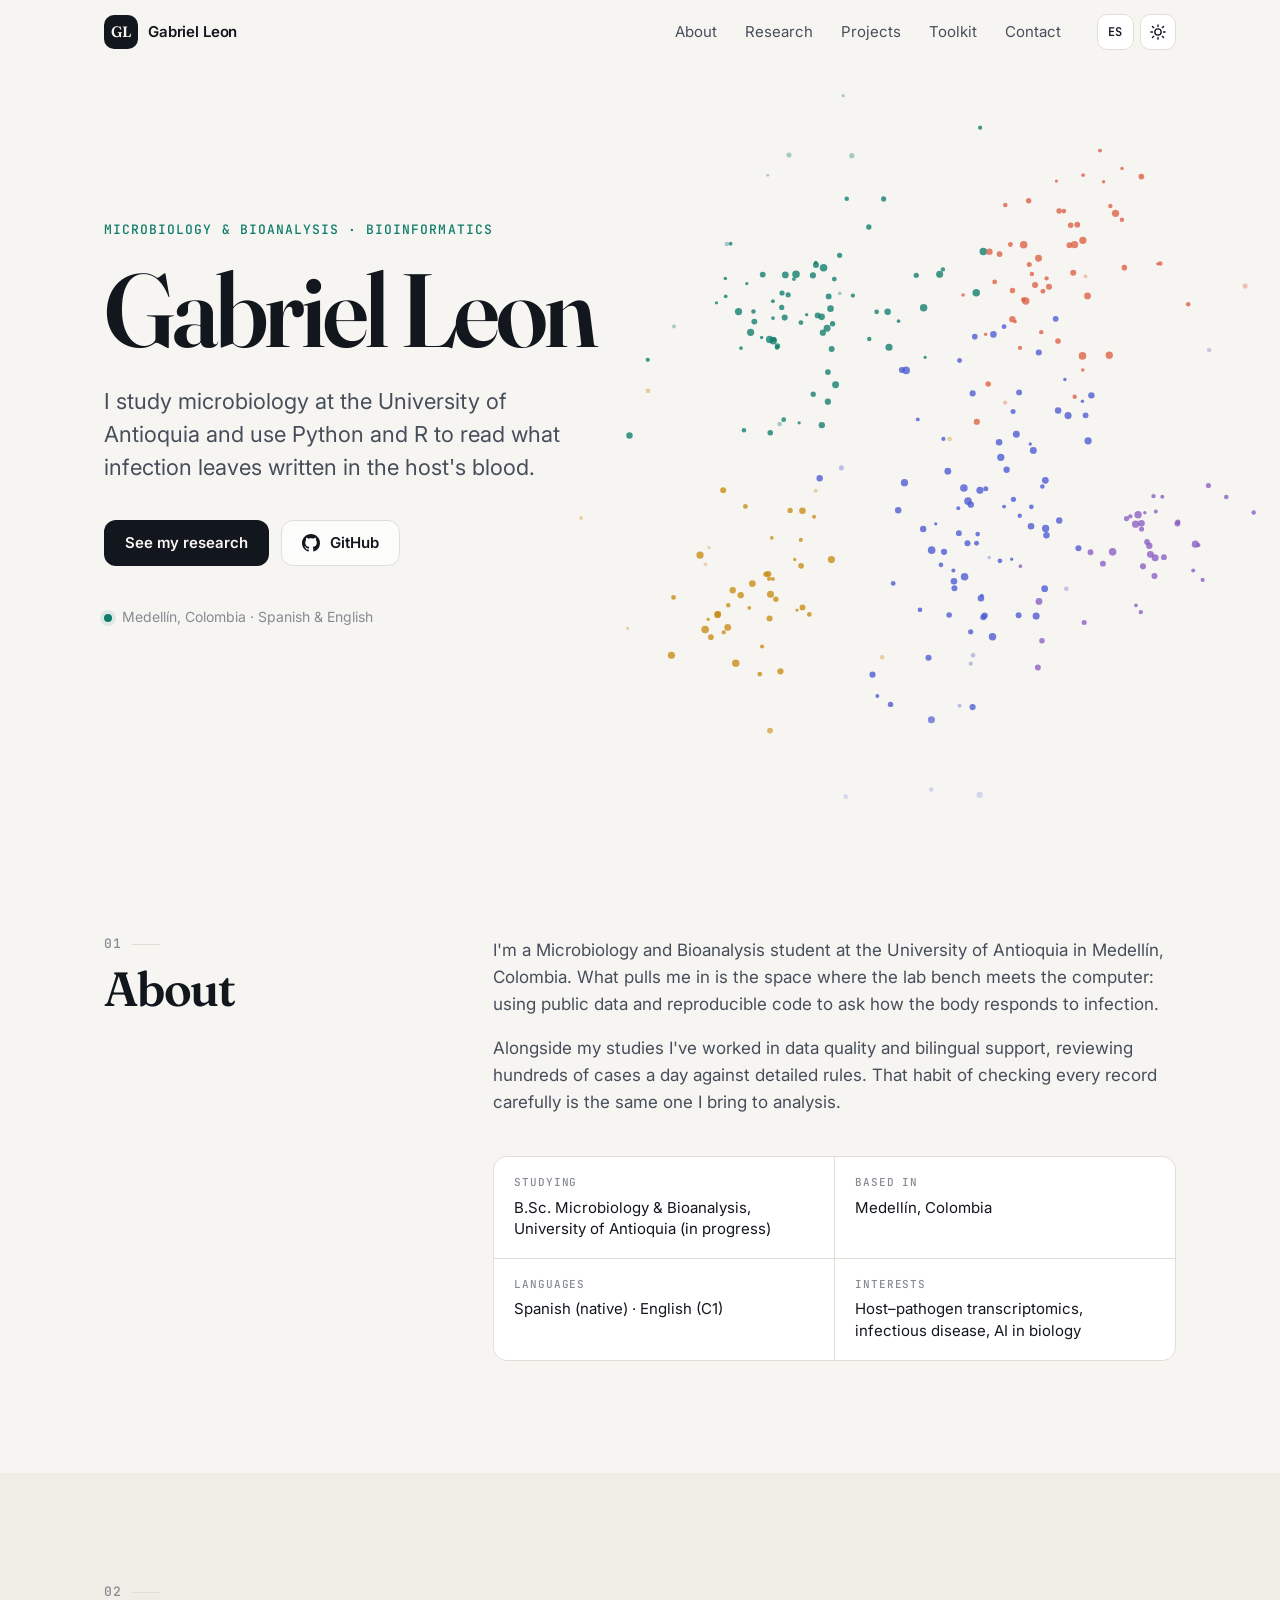
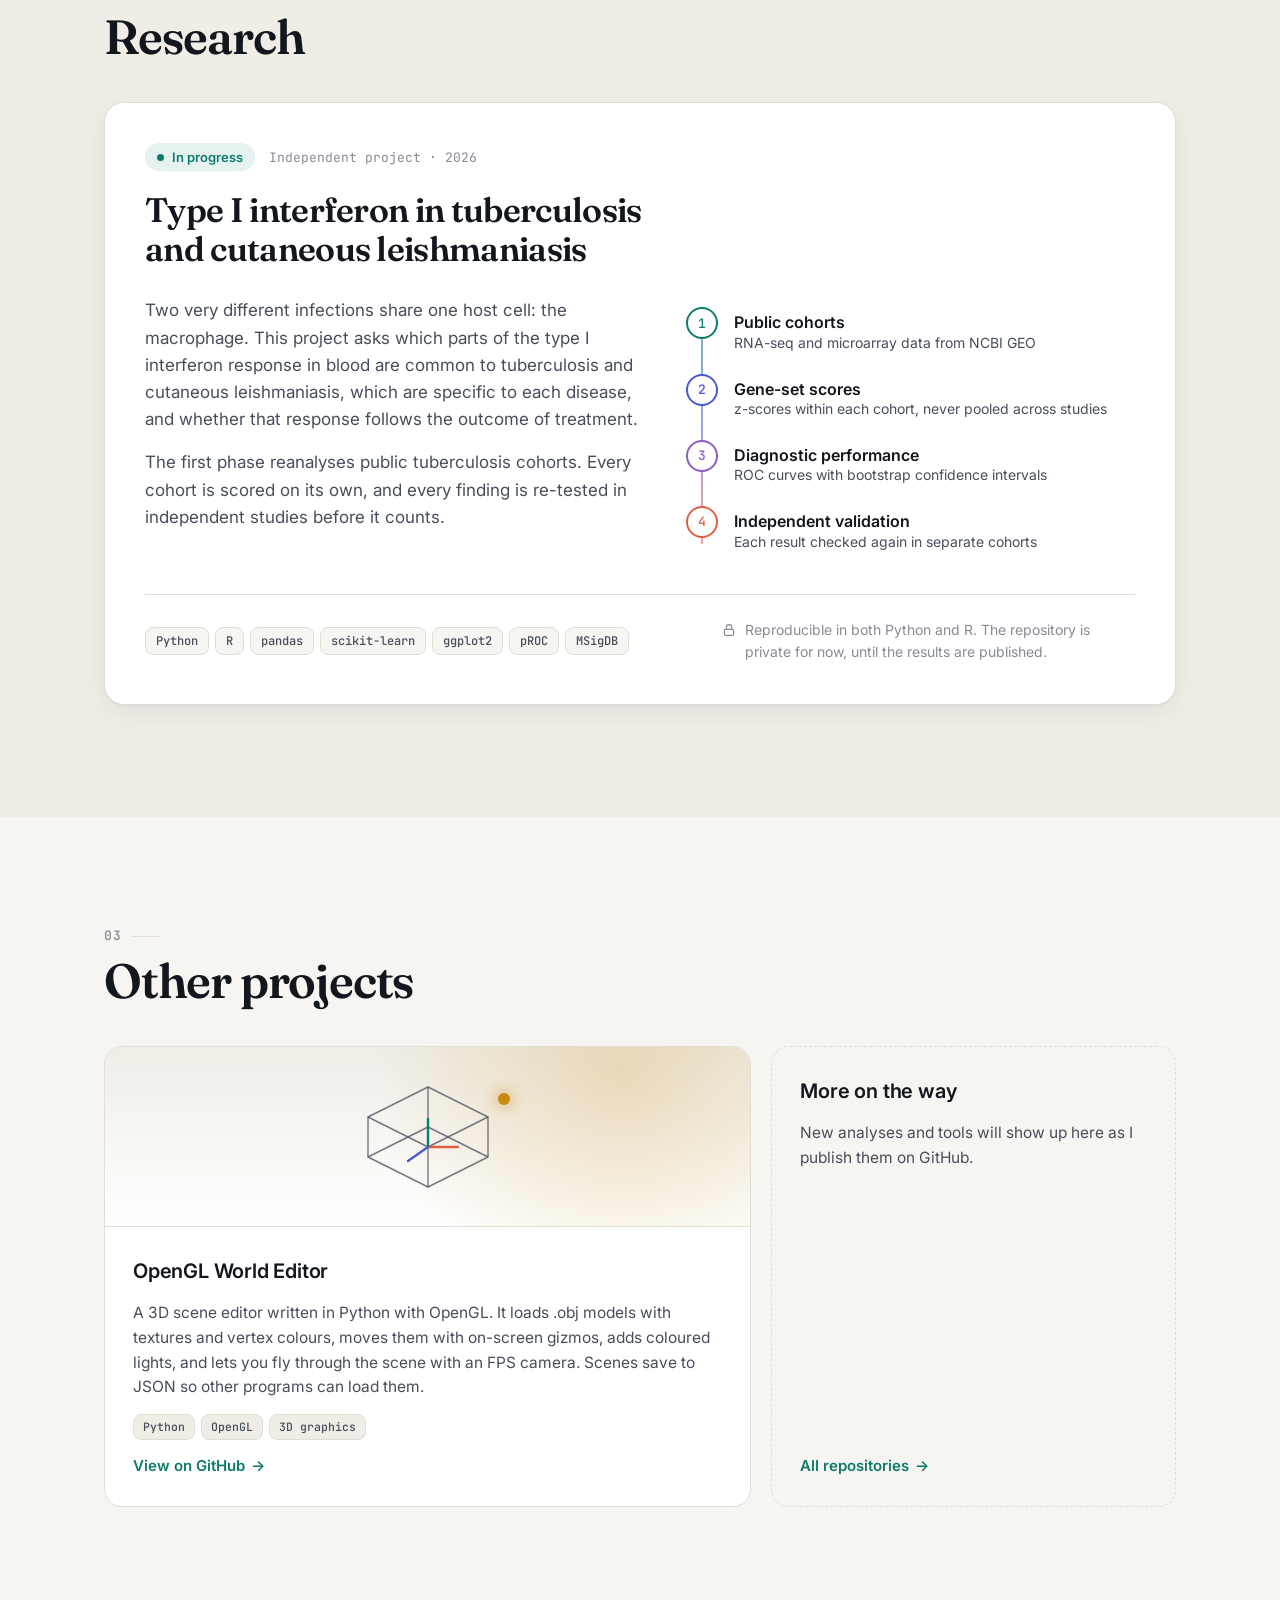
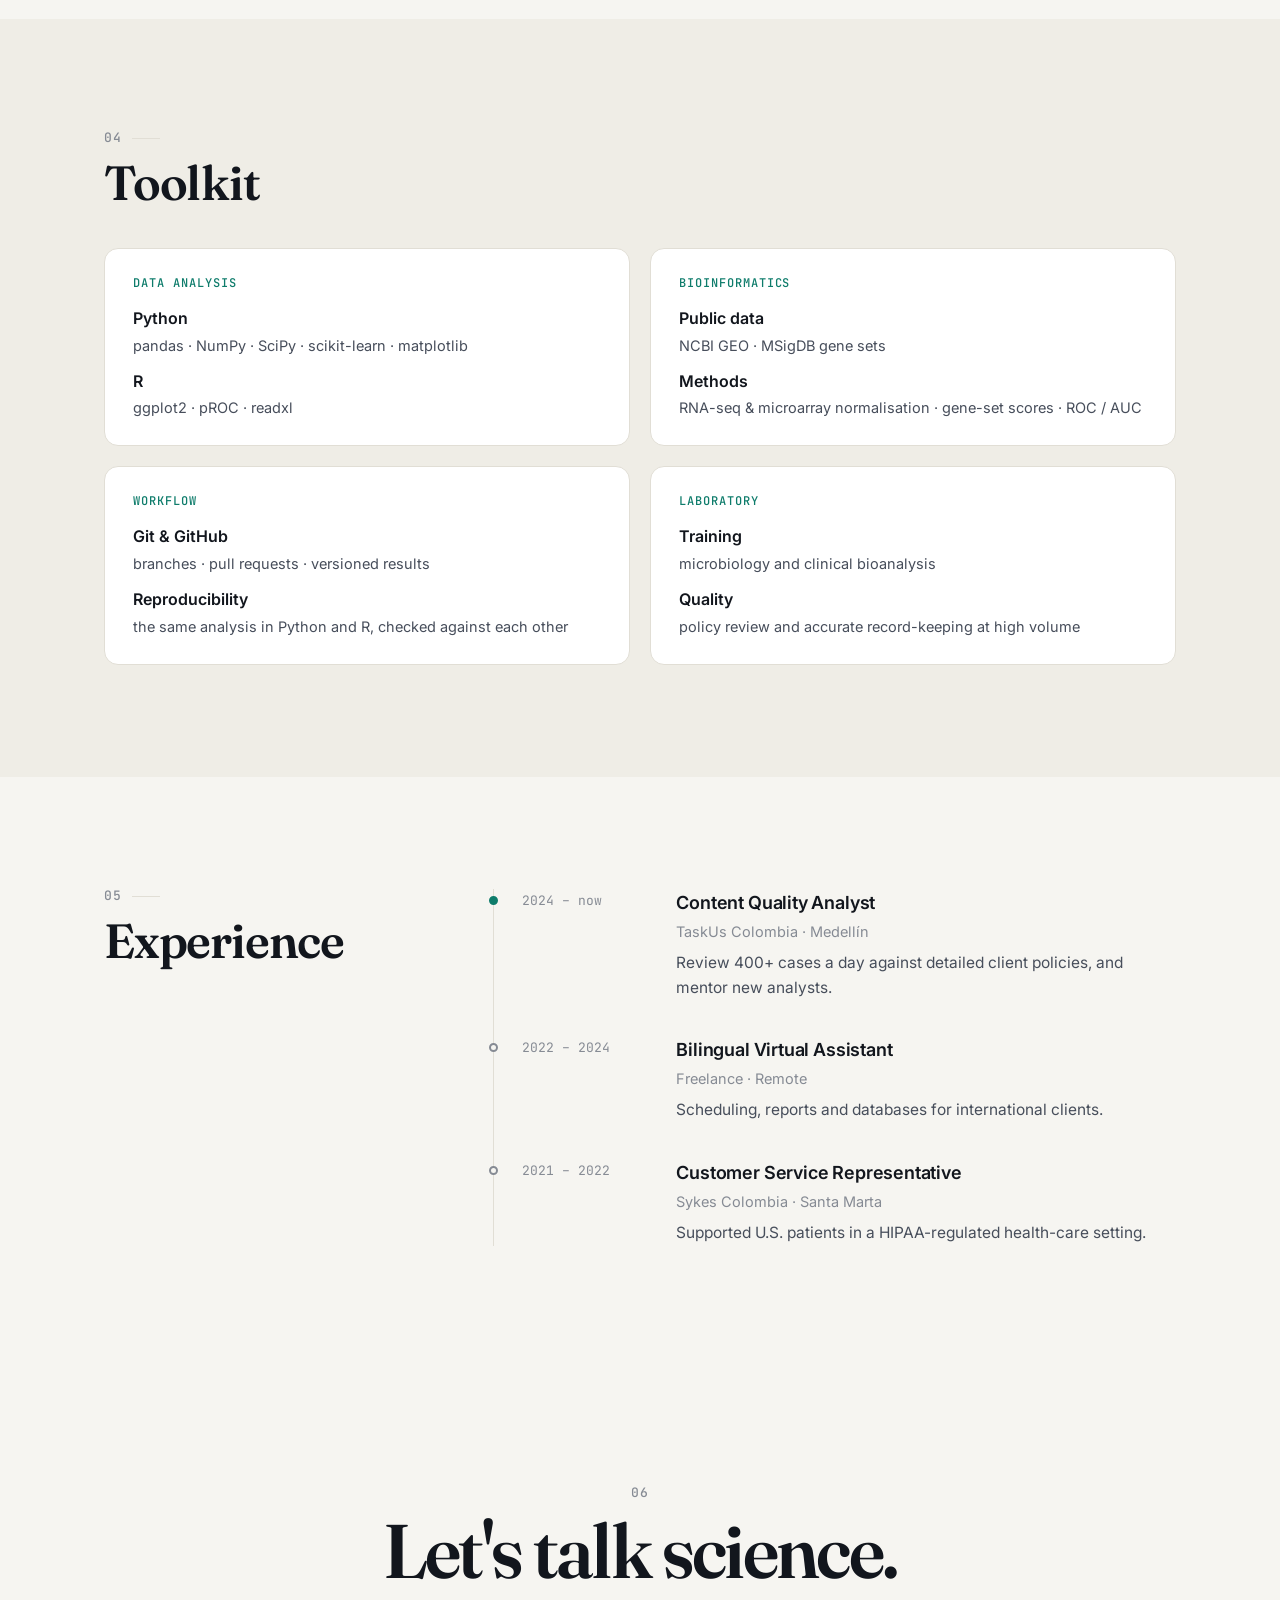
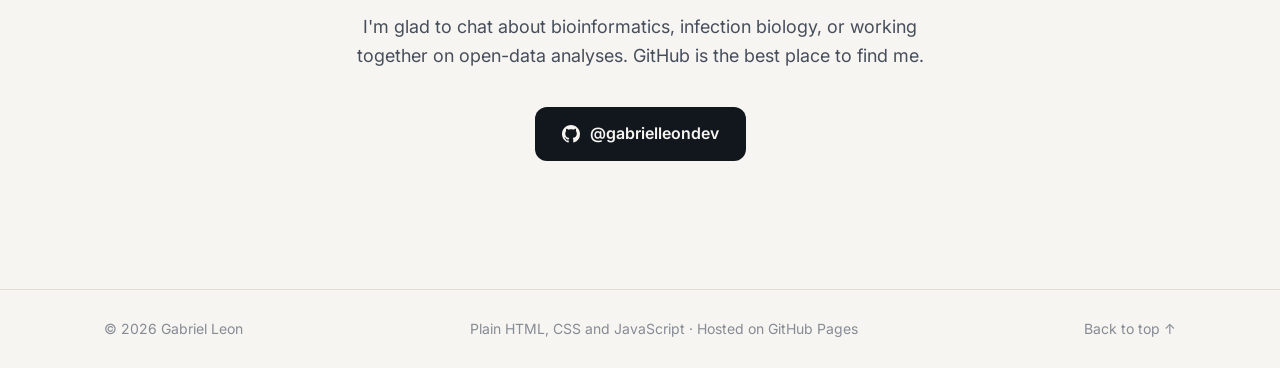
==== commit 9fd8842e: "Open in light mode by default The site no longer follows the system theme: everyone starts in light " ====
--- a/index.html
+++ b/index.html
@@ -6,8 +6,7 @@
   <title>Gabriel Leon · Microbiology & Bioinformatics</title>
   <meta name="description" content="Gabriel Leon — Microbiology and Bioanalysis student at the University of Antioquia (Colombia), using Python and R to study the host response to infection in public transcriptomic data.">
   <meta name="author" content="Gabriel Leon">
-  <meta name="theme-color" content="#f6f5f1" media="(prefers-color-scheme: light)">
-  <meta name="theme-color" content="#0d1015" media="(prefers-color-scheme: dark)">
+  <meta name="theme-color" content="#f6f5f1">
 
   <meta property="og:type" content="website">
   <meta property="og:title" content="Gabriel Leon · Microbiology & Bioinformatics">
@@ -24,17 +23,16 @@
   <link rel="preconnect" href="https://fonts.googleapis.com">
   <link rel="preconnect" href="https://fonts.gstatic.com" crossorigin>
   <link href="https://fonts.googleapis.com/css2?family=Fraunces:opsz,wght@9..144,400;9..144,600&family=Inter:wght@400;500;600&family=JetBrains+Mono:wght@400;500&display=swap" rel="stylesheet">
-  <link rel="stylesheet" href="assets/styles.css?v=5">
+  <link rel="stylesheet" href="assets/styles.css?v=6">
 
   <script>
-    // Aplica tema e idioma antes de pintar, para evitar parpadeos
+    // Aplica tema e idioma antes de pintar, para evitar parpadeos.
+    // La página abre en modo claro; el oscuro solo si la persona lo eligió con el botón.
     (function () {
       var get = function (k) { try { return localStorage.getItem(k); } catch (e) { return null; } };
-      var theme = get("theme");
-      if (theme !== "light" && theme !== "dark") {
-        theme = window.matchMedia && window.matchMedia("(prefers-color-scheme: dark)").matches ? "dark" : "light";
-      }
+      var theme = get("theme") === "dark" ? "dark" : "light";
       document.documentElement.dataset.theme = theme;
+      if (theme === "dark") document.querySelector('meta[name="theme-color"]').setAttribute("content", "#0a0d12");
       var lang = get("lang") || ((navigator.language || "en").toLowerCase().indexOf("es") === 0 ? "es" : "en");
       document.documentElement.lang = lang;
     })();
@@ -314,6 +312,6 @@
     </div>
   </footer>
 
-  <script src="assets/main.js?v=5" defer></script>
+  <script src="assets/main.js?v=6" defer></script>
 </body>
 </html>
